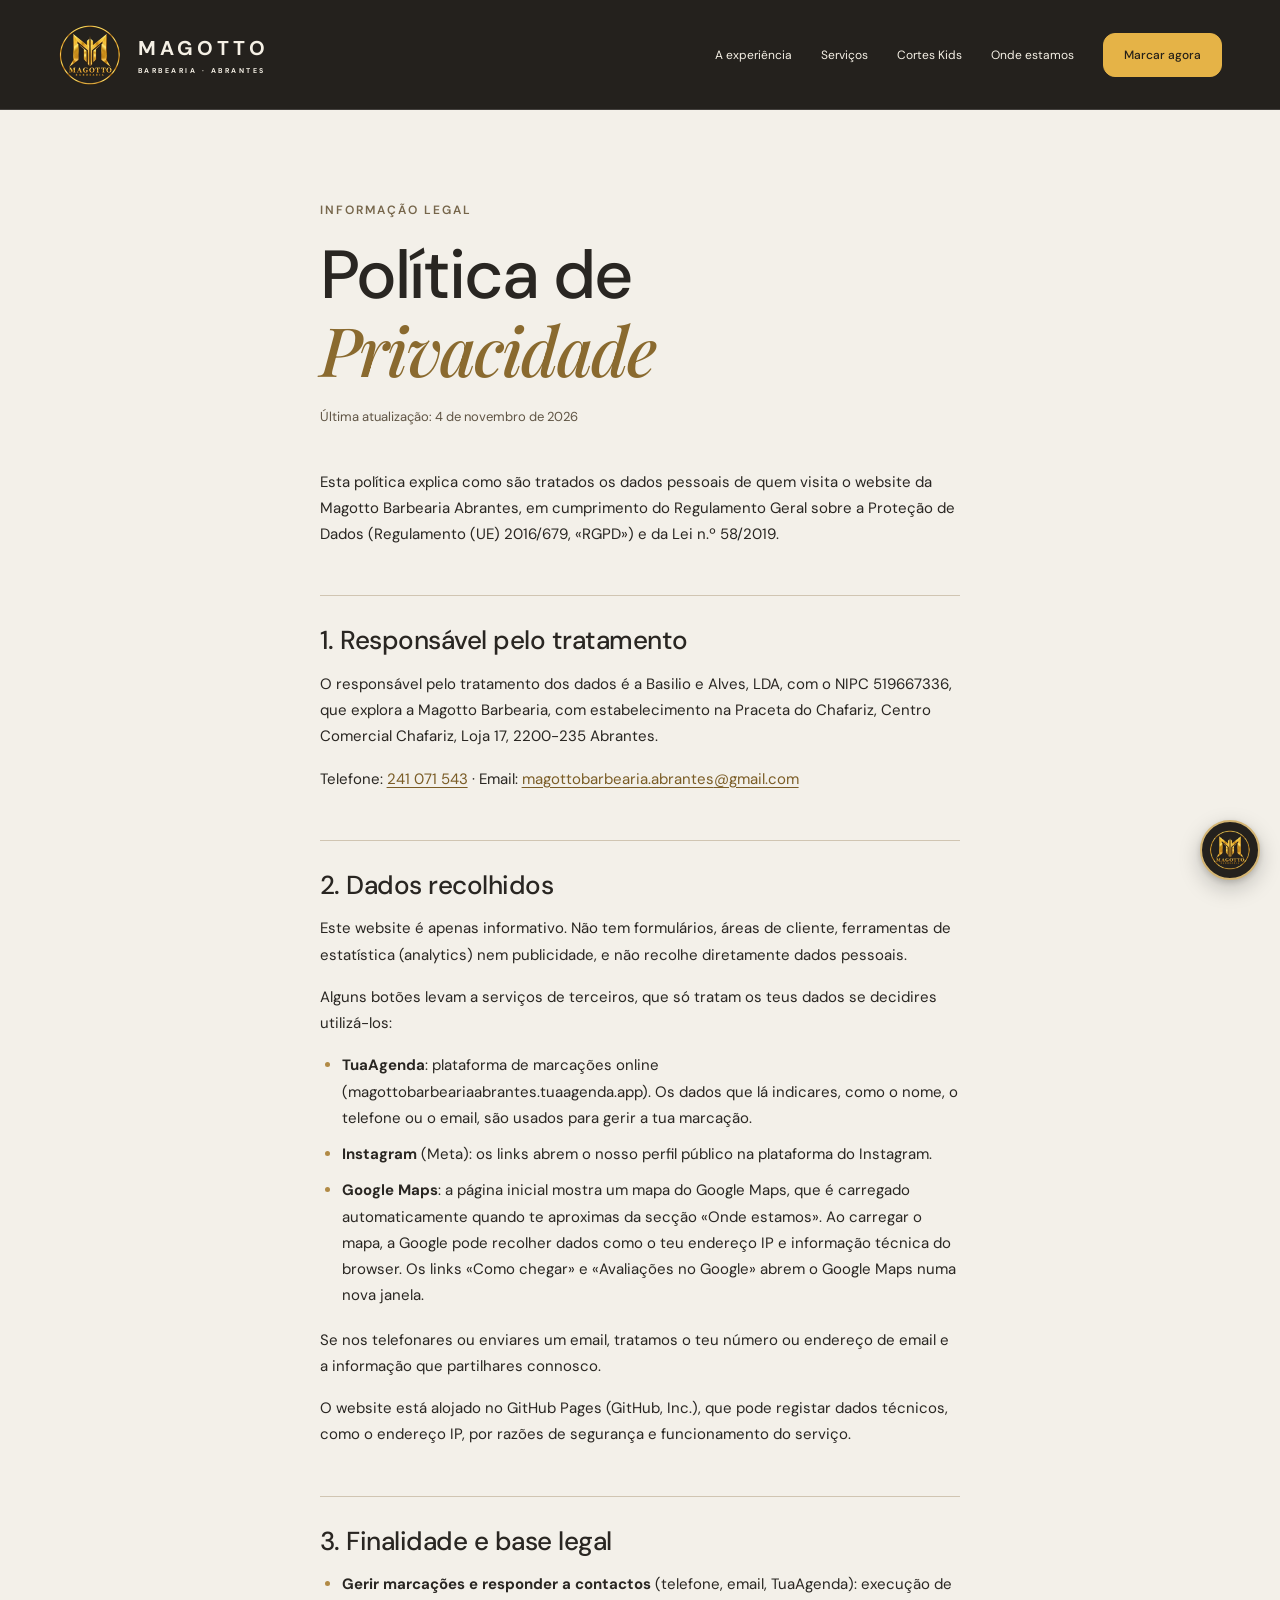
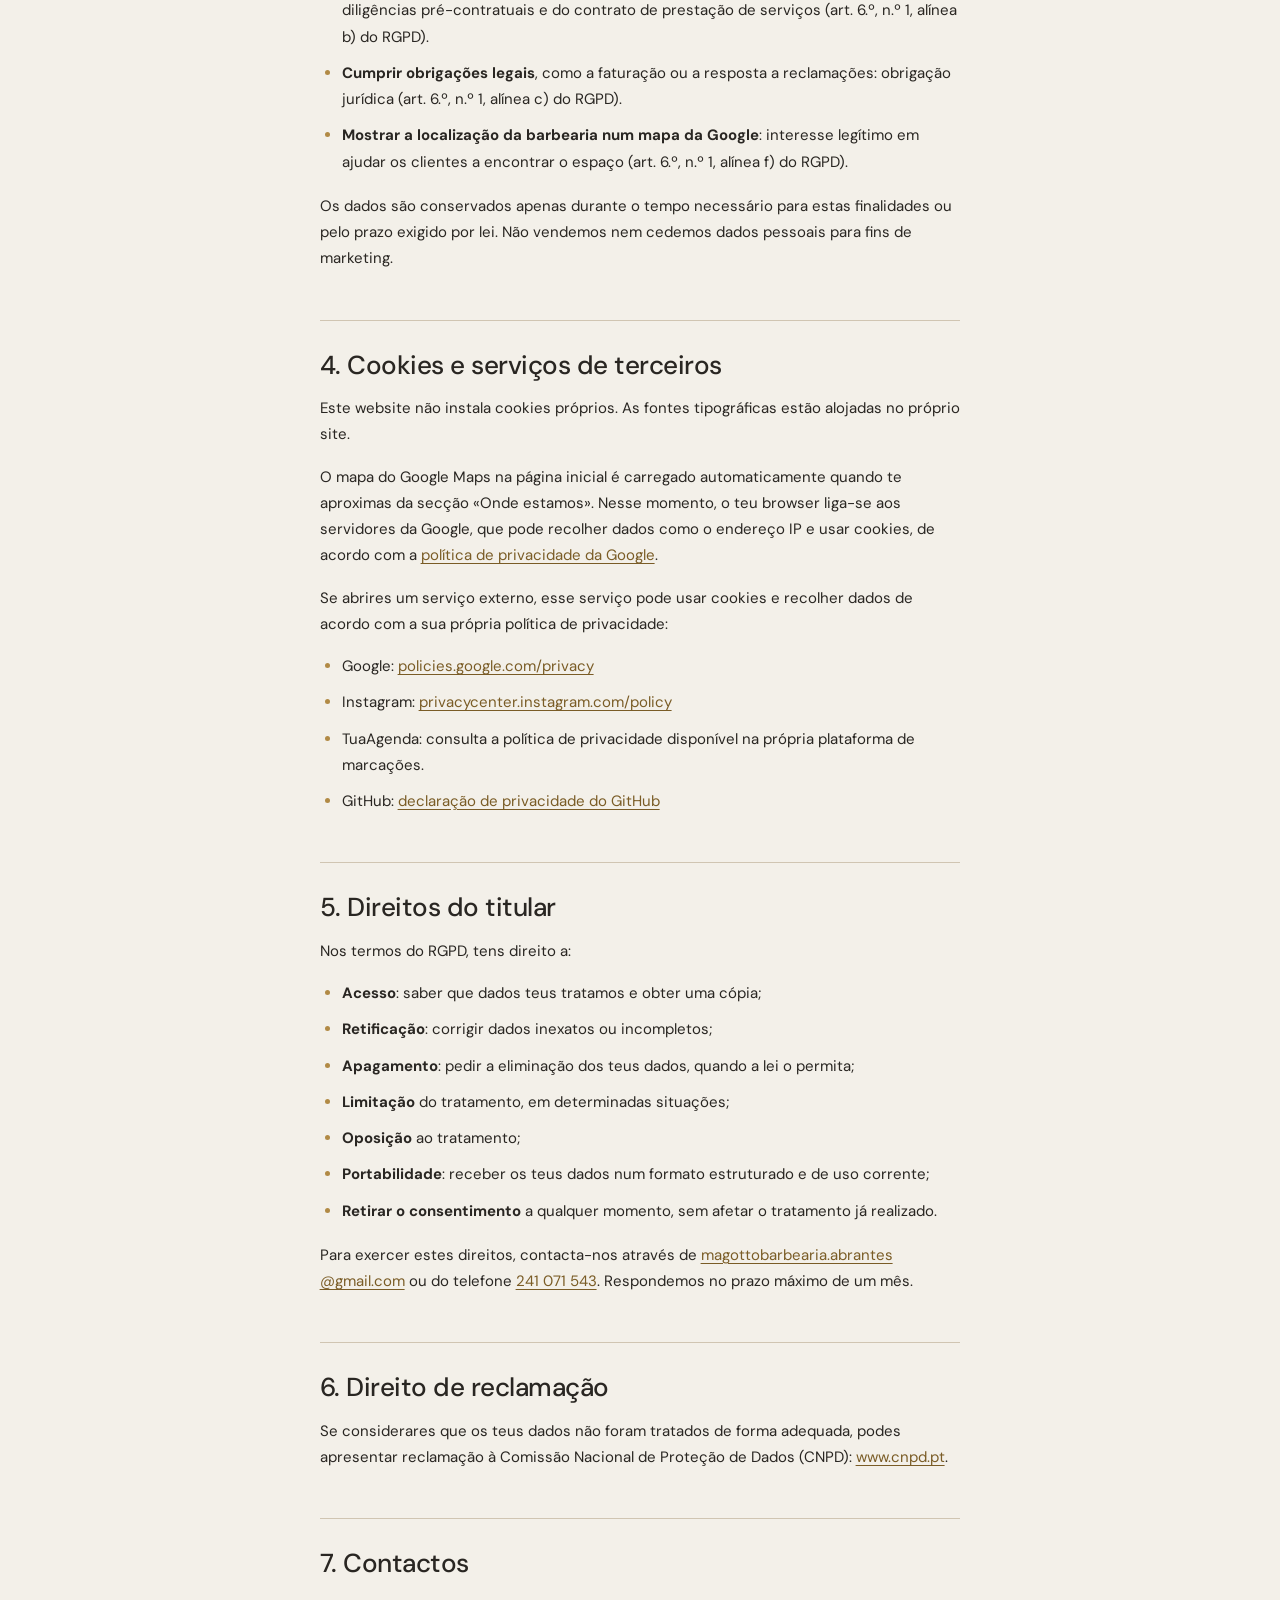
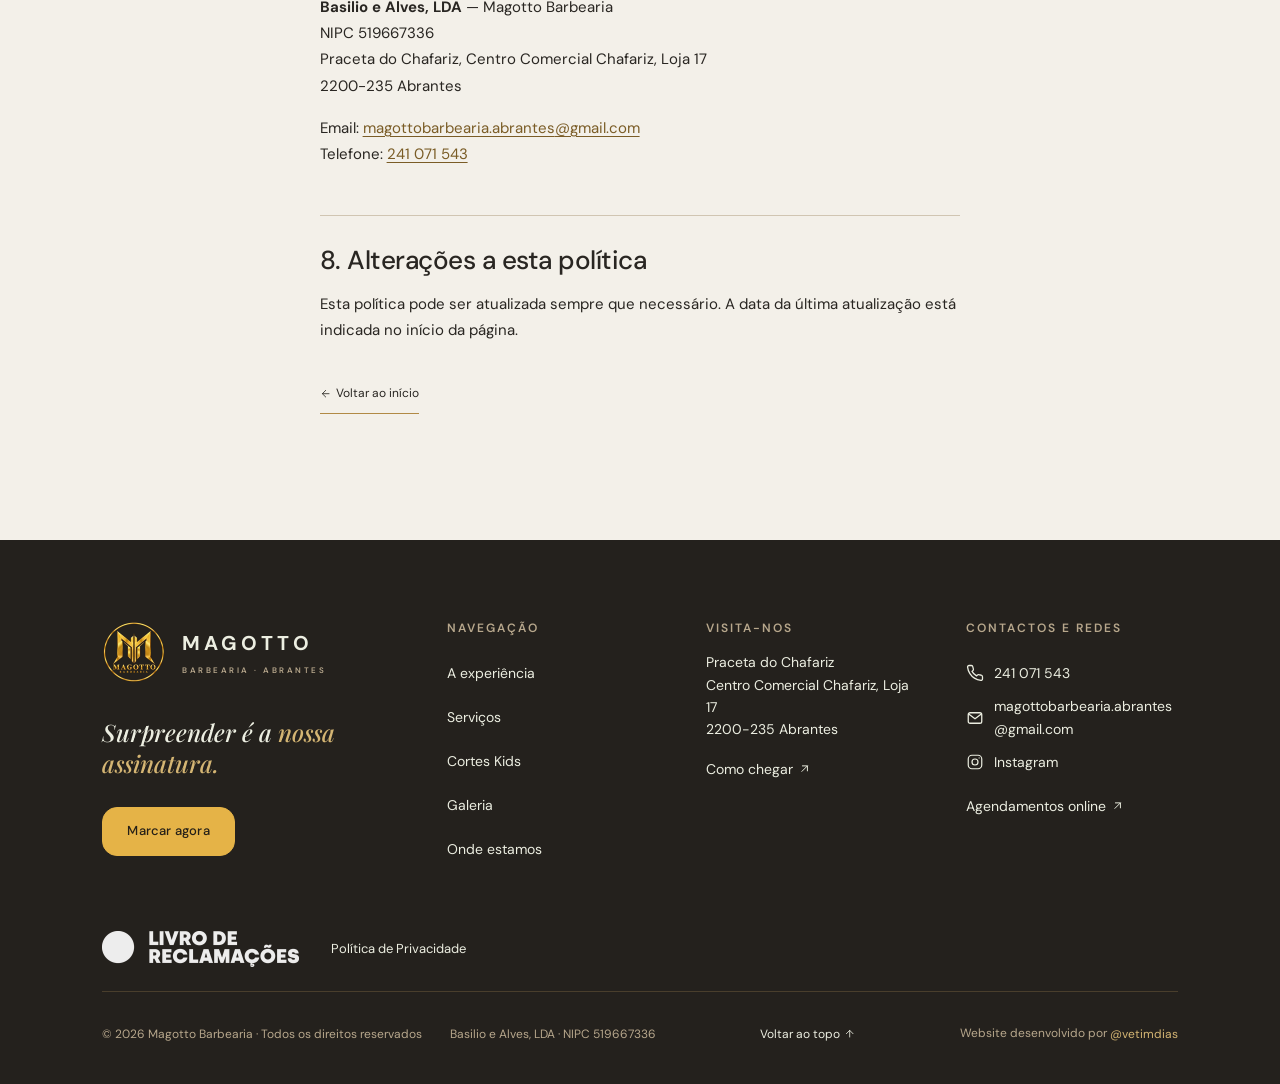
==== privacidade.html @ dfe10da5 "Site Magotto: mobile, contactos, legais, mapa, performance e acessibilidade Co-Authored-By: Claude O" ====
<!DOCTYPE html><html lang="pt-PT"><head><meta charset="UTF-8"><meta name="viewport" content="width=device-width, initial-scale=1, viewport-fit=cover"><meta name="theme-color" content="#24211d"><title>Política de Privacidade — Magotto Barbearia Abrantes</title><meta name="description" content="Política de privacidade do website da Magotto Barbearia Abrantes: dados tratados, serviços de terceiros e direitos do titular."><link rel="icon" href="favicon.ico" sizes="32x32"><link rel="icon" type="image/png" sizes="32x32" href="assets/favicon-32.png"><link rel="apple-touch-icon" sizes="180x180" href="assets/apple-touch-icon.png"><link rel="preload" href="assets/fonts/dm-sans-normal-latin.woff2" as="font" type="font/woff2" crossorigin><link rel="preload" href="assets/fonts/playfair-display-italic-latin.woff2" as="font" type="font/woff2" crossorigin><link rel="stylesheet" href="css/style.css"><script src="js/main.js" defer></script></head><body class="page-legal">
<svg width="0" height="0" style="position:absolute" aria-hidden="true" focusable="false"><symbol id="i-arrow-up-right" viewBox="0 0 24 24" fill="none" stroke="currentColor" stroke-width="1.75" stroke-linecap="round" stroke-linejoin="round"><path d="M7 17 17 7M8 7h9v9"/></symbol><symbol id="i-arrow-up" viewBox="0 0 24 24" fill="none" stroke="currentColor" stroke-width="1.75" stroke-linecap="round" stroke-linejoin="round"><path d="M12 19V5M5 12l7-7 7 7"/></symbol><symbol id="i-arrow-left" viewBox="0 0 24 24" fill="none" stroke="currentColor" stroke-width="1.75" stroke-linecap="round" stroke-linejoin="round"><path d="M19 12H5M12 19l-7-7 7-7"/></symbol></svg>
<a class="skip-link" href="#conteudo">Saltar para o conteúdo</a>
<header><a class="logo brand" href="index.html" aria-label="Magotto Barbearia — início"><img width="64" height="64" src="assets/magotto-logo-128.webp" srcset="assets/magotto-logo-128.webp 1x, assets/magotto-logo-256.webp 2x" alt="Magotto Barbearia"><span>MAGOTTO<small>BARBEARIA · ABRANTES</small></span></a><nav aria-label="Principal"><a href="index.html#experiencia">A experiência</a><a href="index.html#servicos">Serviços</a><a href="index.html#cortes-kids" class="kids-nav">Cortes Kids</a><a href="index.html#visita">Onde estamos</a><a class="btn outline" href="https://magottobarbeariaabrantes.tuaagenda.app/" target="_blank" rel="noopener"><span class="button-label">Marcar agora</span></a><button type="button" class="menu-toggle" aria-expanded="false" aria-controls="menu-movel" aria-label="Abrir menu"><span class="menu-icon" aria-hidden="true"></span></button></nav><div class="mobile-menu" id="menu-movel" hidden><div class="mobile-menu-inner"><ul class="mobile-menu-links"><li style="--i:0"><a href="index.html#experiencia">A experiência</a></li><li style="--i:1"><a href="index.html#servicos">Serviços</a></li><li style="--i:2"><a href="index.html#cortes-kids">Cortes Kids</a></li><li style="--i:3"><a href="index.html#galeria">Galeria</a></li><li style="--i:4"><a href="index.html#visita">Onde estamos</a></li></ul><div class="mobile-menu-footer"><a class="btn mobile-menu-cta" href="https://magottobarbeariaabrantes.tuaagenda.app/" target="_blank" rel="noopener"><span class="button-label">Marcar agora</span></a><div class="mobile-menu-contacts"><a href="tel:+351241071543"><svg viewBox="0 0 24 24" width="18" height="18" fill="none" stroke="currentColor" stroke-width="1.7" stroke-linecap="round" stroke-linejoin="round" aria-hidden="true"><path d="M22 16.9v3a2 2 0 0 1-2.2 2 19.8 19.8 0 0 1-8.6-3.1 19.5 19.5 0 0 1-6-6A19.8 19.8 0 0 1 2.1 4.2 2 2 0 0 1 4.1 2h3a2 2 0 0 1 2 1.7c.1 1 .4 1.9.7 2.8a2 2 0 0 1-.5 2.1L8 9.9a16 16 0 0 0 6 6l1.3-1.3a2 2 0 0 1 2.1-.4c.9.3 1.8.6 2.8.7a2 2 0 0 1 1.7 2z"/></svg>Ligar 241 071 543</a><a href="https://www.instagram.com/magottobarbearia.abrantes/" target="_blank" rel="noopener"><svg viewBox="0 0 24 24" width="18" height="18" fill="none" stroke="currentColor" stroke-width="1.6" aria-hidden="true"><rect x="3" y="3" width="18" height="18" rx="5"/><circle cx="12" cy="12" r="4"/><circle cx="17.5" cy="6.5" r=".8" fill="currentColor" stroke="none"/></svg>Instagram</a></div></div></div></div></header>
<main id="conteudo" class="legal" tabindex="-1">
<p class="legal-kicker">Informação legal</p>
<h1>Política de <em>Privacidade</em></h1>
<p class="legal-updated">Última atualização: <time datetime="2026-11-04">4 de novembro de 2026</time></p>
<p>Esta política explica como são tratados os dados pessoais de quem visita o website da Magotto Barbearia Abrantes, em cumprimento do Regulamento Geral sobre a Proteção de Dados (Regulamento (UE) 2016/679, «RGPD») e da Lei n.º 58/2019.</p>

<h2>1. Responsável pelo tratamento</h2>
<p>O responsável pelo tratamento dos dados é a Basilio e Alves, LDA, com o NIPC 519667336, que explora a Magotto Barbearia, com estabelecimento na Praceta do Chafariz, Centro Comercial Chafariz, Loja 17, 2200-235 Abrantes.</p>
<p>Telefone: <a href="tel:+351241071543">241 071 543</a> · Email: <a href="mailto:magottobarbearia.abrantes@gmail.com">magottobarbearia.abrantes<wbr>@gmail.com</a></p>

<h2>2. Dados recolhidos</h2>
<p>Este website é apenas informativo. Não tem formulários, áreas de cliente, ferramentas de estatística (analytics) nem publicidade, e não recolhe diretamente dados pessoais.</p>
<p>Alguns botões levam a serviços de terceiros, que só tratam os teus dados se decidires utilizá-los:</p>
<ul>
<li><strong>TuaAgenda</strong>: plataforma de marcações online (magottobarbeariaabrantes.tuaagenda.app). Os dados que lá indicares, como o nome, o telefone ou o email, são usados para gerir a tua marcação.</li>
<li><strong>Instagram</strong> (Meta): os links abrem o nosso perfil público na plataforma do Instagram.</li>
<li><strong>Google Maps</strong>: a página inicial mostra um mapa do Google Maps, que é carregado automaticamente quando te aproximas da secção «Onde estamos». Ao carregar o mapa, a Google pode recolher dados como o teu endereço IP e informação técnica do browser. Os links «Como chegar» e «Avaliações no Google» abrem o Google Maps numa nova janela.</li>
</ul>
<p>Se nos telefonares ou enviares um email, tratamos o teu número ou endereço de email e a informação que partilhares connosco.</p>
<p>O website está alojado no GitHub Pages (GitHub, Inc.), que pode registar dados técnicos, como o endereço IP, por razões de segurança e funcionamento do serviço.</p>

<h2>3. Finalidade e base legal</h2>
<ul>
<li><strong>Gerir marcações e responder a contactos</strong> (telefone, email, TuaAgenda): execução de diligências pré-contratuais e do contrato de prestação de serviços (art. 6.º, n.º 1, alínea b) do RGPD).</li>
<li><strong>Cumprir obrigações legais</strong>, como a faturação ou a resposta a reclamações: obrigação jurídica (art. 6.º, n.º 1, alínea c) do RGPD).</li>
<li><strong>Mostrar a localização da barbearia num mapa da Google</strong>: interesse legítimo em ajudar os clientes a encontrar o espaço (art. 6.º, n.º 1, alínea f) do RGPD).</li>
</ul>
<p>Os dados são conservados apenas durante o tempo necessário para estas finalidades ou pelo prazo exigido por lei. Não vendemos nem cedemos dados pessoais para fins de marketing.</p>

<h2>4. Cookies e serviços de terceiros</h2>
<p>Este website não instala cookies próprios. As fontes tipográficas estão alojadas no próprio site.</p>
<p>O mapa do Google Maps na página inicial é carregado automaticamente quando te aproximas da secção «Onde estamos». Nesse momento, o teu browser liga-se aos servidores da Google, que pode recolher dados como o endereço IP e usar cookies, de acordo com a <a href="https://policies.google.com/privacy" target="_blank" rel="noopener">política de privacidade da Google</a>.</p>
<p>Se abrires um serviço externo, esse serviço pode usar cookies e recolher dados de acordo com a sua própria política de privacidade:</p>
<ul>
<li>Google: <a href="https://policies.google.com/privacy" target="_blank" rel="noopener">policies.google.com/privacy</a></li>
<li>Instagram: <a href="https://privacycenter.instagram.com/policy" target="_blank" rel="noopener">privacycenter.instagram.com/policy</a></li>
<li>TuaAgenda: consulta a política de privacidade disponível na própria plataforma de marcações.</li>
<li>GitHub: <a href="https://docs.github.com/pt/site-policy/privacy-policies/github-general-privacy-statement" target="_blank" rel="noopener">declaração de privacidade do GitHub</a></li>
</ul>

<h2>5. Direitos do titular</h2>
<p>Nos termos do RGPD, tens direito a:</p>
<ul>
<li><strong>Acesso</strong>: saber que dados teus tratamos e obter uma cópia;</li>
<li><strong>Retificação</strong>: corrigir dados inexatos ou incompletos;</li>
<li><strong>Apagamento</strong>: pedir a eliminação dos teus dados, quando a lei o permita;</li>
<li><strong>Limitação</strong> do tratamento, em determinadas situações;</li>
<li><strong>Oposição</strong> ao tratamento;</li>
<li><strong>Portabilidade</strong>: receber os teus dados num formato estruturado e de uso corrente;</li>
<li><strong>Retirar o consentimento</strong> a qualquer momento, sem afetar o tratamento já realizado.</li>
</ul>
<p>Para exercer estes direitos, contacta-nos através de <a href="mailto:magottobarbearia.abrantes@gmail.com">magottobarbearia.abrantes<wbr>@gmail.com</a> ou do telefone <a href="tel:+351241071543">241 071 543</a>. Respondemos no prazo máximo de um mês.</p>

<h2>6. Direito de reclamação</h2>
<p>Se considerares que os teus dados não foram tratados de forma adequada, podes apresentar reclamação à Comissão Nacional de Proteção de Dados (CNPD): <a href="https://www.cnpd.pt/" target="_blank" rel="noopener">www.cnpd.pt</a>.</p>

<h2>7. Contactos</h2>
<address>
<p><strong>Basilio e Alves, LDA</strong> — Magotto Barbearia<br>NIPC 519667336<br>Praceta do Chafariz, Centro Comercial Chafariz, Loja 17<br>2200-235 Abrantes</p>
<p>Email: <a href="mailto:magottobarbearia.abrantes@gmail.com">magottobarbearia.abrantes<wbr>@gmail.com</a><br>Telefone: <a href="tel:+351241071543">241 071 543</a></p>
</address>

<h2>8. Alterações a esta política</h2>
<p>Esta política pode ser atualizada sempre que necessário. A data da última atualização está indicada no início da página.</p>
<p><a class="text-link" href="index.html"><svg class="icon icon-before" aria-hidden="true"><use href="#i-arrow-left"/></svg>Voltar ao início</a></p>
</main>
<footer class="site-footer">
<div class="footer-grid">
<div class="footer-col footer-col-brand"><a class="footer-brand" href="index.html" aria-label="Magotto Barbearia — voltar ao início"><img width="64" height="64" src="assets/magotto-logo-128.webp" srcset="assets/magotto-logo-128.webp 1x, assets/magotto-logo-256.webp 2x" alt="" loading="lazy" decoding="async"><span>MAGOTTO<small>BARBEARIA · ABRANTES</small></span></a><p class="footer-slogan">Surpreender é a <em>nossa assinatura.</em></p><a class="btn footer-cta" href="https://magottobarbeariaabrantes.tuaagenda.app/" target="_blank" rel="noopener"><span class="button-label">Marcar agora</span></a></div>
<nav class="footer-col" aria-label="Rodapé"><h2 class="footer-title">Navegação</h2><ul class="footer-links"><li><a href="index.html#experiencia">A experiência</a></li><li><a href="index.html#servicos">Serviços</a></li><li><a href="index.html#cortes-kids">Cortes Kids</a></li><li><a href="index.html#galeria">Galeria</a></li><li><a href="index.html#visita">Onde estamos</a></li></ul></nav>
<div class="footer-col"><h2 class="footer-title">Visita-nos</h2><address><p>Praceta do Chafariz<br>Centro Comercial Chafariz, Loja 17<br>2200-235 Abrantes</p><ul class="footer-links"><li><a href="https://www.google.com/maps/dir/?api=1&amp;destination=39.462138,-8.200504" target="_blank" rel="noopener">Como chegar<svg class="icon" aria-hidden="true"><use href="#i-arrow-up-right"/></svg></a></li></ul></address></div>
<div class="footer-col"><h2 class="footer-title">Contactos e redes</h2><ul class="footer-links"><li><a href="tel:+351241071543"><svg viewBox="0 0 24 24" width="18" height="18" fill="none" stroke="currentColor" stroke-width="1.7" stroke-linecap="round" stroke-linejoin="round" aria-hidden="true"><path d="M22 16.9v3a2 2 0 0 1-2.2 2 19.8 19.8 0 0 1-8.6-3.1 19.5 19.5 0 0 1-6-6A19.8 19.8 0 0 1 2.1 4.2 2 2 0 0 1 4.1 2h3a2 2 0 0 1 2 1.7c.1 1 .4 1.9.7 2.8a2 2 0 0 1-.5 2.1L8 9.9a16 16 0 0 0 6 6l1.3-1.3a2 2 0 0 1 2.1-.4c.9.3 1.8.6 2.8.7a2 2 0 0 1 1.7 2z"/></svg>241 071 543</a></li><li><a href="mailto:magottobarbearia.abrantes@gmail.com" class="footer-mail"><svg viewBox="0 0 24 24" width="18" height="18" fill="none" stroke="currentColor" stroke-width="1.7" stroke-linecap="round" stroke-linejoin="round" aria-hidden="true"><rect x="3" y="5" width="18" height="14" rx="2.5"/><path d="m4 7 8 6 8-6"/></svg><span>magottobarbearia.abrantes<wbr>@gmail.com</span></a></li><li><a href="https://www.instagram.com/magottobarbearia.abrantes/" target="_blank" rel="noopener"><svg viewBox="0 0 24 24" width="18" height="18" fill="none" stroke="currentColor" stroke-width="1.6" aria-hidden="true"><rect x="3" y="3" width="18" height="18" rx="5"/><circle cx="12" cy="12" r="4"/><circle cx="17.5" cy="6.5" r=".8" fill="currentColor" stroke="none"/></svg>Instagram</a></li><li><a href="https://magottobarbeariaabrantes.tuaagenda.app/" target="_blank" rel="noopener">Agendamentos online<svg class="icon" aria-hidden="true"><use href="#i-arrow-up-right"/></svg></a></li></ul></div>
</div>
<div class="footer-legal"><a class="lre-link" href="https://www.livroreclamacoes.pt/" target="_blank" rel="noopener"><img width="197" height="36" src="assets/livro-reclamacoes.png" alt="Livro de Reclamações Eletrónico" loading="lazy" decoding="async"></a><a class="legal-text" href="privacidade.html" aria-current="page">Política de Privacidade</a></div><div class="footer-bottom"><p>©&#xFE0E; <span id="footer-year">2026</span> Magotto Barbearia · Todos os direitos reservados</p><p class="footer-legal-id">Basilio e Alves, LDA · NIPC 519667336</p><a class="footer-top-link" href="#">Voltar ao topo<svg class="icon" aria-hidden="true"><use href="#i-arrow-up"/></svg></a><p class="footer-credit">Website desenvolvido por <a href="https://www.instagram.com/vetimdias/" target="_blank" rel="noopener">@vetimdias</a></p></div>
</footer>
<a class="book-float" href="https://magottobarbeariaabrantes.tuaagenda.app/" target="_blank" rel="noopener" aria-label="Marcar na Magotto Barbearia"><span class="book-float-label" aria-hidden="true">Marcar</span><span class="book-float-icon"><img src="assets/magotto-logo-128.webp" srcset="assets/magotto-logo-128.webp 1x, assets/magotto-logo-256.webp 2x" width="42" height="42" alt="" decoding="async"></span></a>
</body></html>
---- css/style.css ----
/* ==========================================================================
   Magotto Barbearia Abrantes — folha de estilos
   Estrutura: fontes · variáveis · secções (desktop) · responsivo · movimento reduzido
   ========================================================================== */

/* Fontes alojadas localmente (RGPD) */
@font-face{font-family:'DM Sans';font-style:normal;font-weight:400 700;font-display:swap;src:url('../assets/fonts/dm-sans-normal-latin-ext.woff2') format('woff2');unicode-range:U+0100-02BA, U+02BD-02C5, U+02C7-02CC, U+02CE-02D7, U+02DD-02FF, U+0304, U+0308, U+0329, U+1D00-1DBF, U+1E00-1E9F, U+1EF2-1EFF, U+2020, U+20A0-20AB, U+20AD-20C4, U+2113, U+2C60-2C7F, U+A720-A7FF}
@font-face{font-family:'DM Sans';font-style:normal;font-weight:400 700;font-display:swap;src:url('../assets/fonts/dm-sans-normal-latin.woff2') format('woff2');unicode-range:U+0000-00FF, U+0131, U+0152-0153, U+02BB-02BC, U+02C6, U+02DA, U+02DC, U+0304, U+0308, U+0329, U+2000-206F, U+20AC, U+2122, U+2191, U+2193, U+2212, U+2215, U+FEFF, U+FFFD}
@font-face{font-family:'Playfair Display';font-style:italic;font-weight:500 600;font-display:swap;src:url('../assets/fonts/playfair-display-italic-latin-ext.woff2') format('woff2');unicode-range:U+0100-02BA, U+02BD-02C5, U+02C7-02CC, U+02CE-02D7, U+02DD-02FF, U+0304, U+0308, U+0329, U+1D00-1DBF, U+1E00-1E9F, U+1EF2-1EFF, U+2020, U+20A0-20AB, U+20AD-20C4, U+2113, U+2C60-2C7F, U+A720-A7FF}
@font-face{font-family:'Playfair Display';font-style:italic;font-weight:500 600;font-display:swap;src:url('../assets/fonts/playfair-display-italic-latin.woff2') format('woff2');unicode-range:U+0000-00FF, U+0131, U+0152-0153, U+02BB-02BC, U+02C6, U+02DA, U+02DC, U+0304, U+0308, U+0329, U+2000-206F, U+20AC, U+2122, U+2191, U+2193, U+2212, U+2215, U+FEFF, U+FFFD}
@font-face{font-family:'Playfair Display';font-style:normal;font-weight:500 600;font-display:swap;src:url('../assets/fonts/playfair-display-normal-latin-ext.woff2') format('woff2');unicode-range:U+0100-02BA, U+02BD-02C5, U+02C7-02CC, U+02CE-02D7, U+02DD-02FF, U+0304, U+0308, U+0329, U+1D00-1DBF, U+1E00-1E9F, U+1EF2-1EFF, U+2020, U+20A0-20AB, U+20AD-20C4, U+2113, U+2C60-2C7F, U+A720-A7FF}
@font-face{font-family:'Playfair Display';font-style:normal;font-weight:500 600;font-display:swap;src:url('../assets/fonts/playfair-display-normal-latin.woff2') format('woff2');unicode-range:U+0000-00FF, U+0131, U+0152-0153, U+02BB-02BC, U+02C6, U+02DA, U+02DC, U+0304, U+0308, U+0329, U+2000-206F, U+20AC, U+2122, U+2191, U+2193, U+2212, U+2215, U+FEFF, U+FFFD}

/* Variáveis */
:root{--olive:#c6a35f;--ink:#292622;--paper:#f3f0e9;--gold:#c6a35f;--dark:#24211d;--gold-accent:#d4b573;--gold-button:#e5b347;--gold-button-hover:#edc268;--bronze:#b18a45;--footer-text:#eceee1;--footer-muted:#b7a78c;--line-gold:#b6945740;--map-bg:#dedfd3;--muted:#6b6d62;--bronze-text:#a68141;--caption:#76664b;--gold-dark:#7a5c26}

/* Base */
*{box-sizing:border-box}
html{scroll-behavior:smooth;scroll-padding-top:80px;-webkit-text-size-adjust:100%;text-size-adjust:100%;overflow-x:clip}
a{color:inherit;text-decoration:none}
button{font:inherit;cursor:pointer}
h1{font-size:clamp(60px,7.9vw,126px);line-height:1.02;letter-spacing:-5px;font-weight:500;margin:30px 0}
h1 em{font-family:'Playfair Display',serif;font-weight:500;color:var(--olive)}
h2{font-size:clamp(40px,4.8vw,76px);line-height:1.1;letter-spacing:-2px;font-weight:500;margin:25px 0}
p.copy{font-size:14px;line-height:1.9;color:var(--muted);max-width:420px}
.section-top p{max-width:260px;line-height:1.7;font-size:13px;color:#a5a99a}
.reveal{transition:opacity .8s,transform .8s}
.js .reveal{opacity:0;transform:translateY(35px)}
.js .reveal.visible{opacity:1;transform:none}
body{margin:0;color:var(--ink);font-family:'DM Sans',sans-serif;background:var(--paper);overflow-x:clip;-webkit-tap-highlight-color:transparent}
section{padding:130px 8%}
h2 em{font-family:'Playfair Display',serif;font-weight:500;color:var(--bronze-text)}
.section-top{display:flex;justify-content:space-between;align-items:end;margin-bottom:50px;margin-top:0}
:focus-visible{outline:2px solid var(--gold);outline-offset:4px}
main:focus,[tabindex="-1"]:focus{outline:none}
/* Ícones de seta em SVG (os caracteres de seta Unicode viram emoji no iOS) */
.icon{width:.95em;height:.95em;flex-shrink:0;vertical-align:-.12em;margin-left:.35em;transition:transform .25s}
.icon-before{margin-left:0;margin-right:.45em}
:where(a:has(> .icon)){display:inline-flex;align-items:center}
/* links que já usam gap (ícone à esquerda): a seta à direita usa só a margem do .icon */
.site-footer .footer-links a:has(> .icon),.site-footer .footer-bottom a:has(> .icon){gap:0}
.map-tag .icon{margin-left:0}
.skip-link{position:absolute;top:-200px;left:16px;z-index:200;padding:13px 20px;border-radius:12px;background:var(--gold-button);color:#252018;font-size:14px;font-weight:600}
.skip-link:focus{top:16px}
.text-link{display:inline-flex;align-items:center;margin-top:24px;padding-bottom:9px;border-bottom:1px solid;font-size:12px;border-bottom-color:var(--bronze);transition:color .2s}

/* Header e navegação */
.logo small{display:block;font-size:8px;letter-spacing:3px;margin-top:5px}
.logo{font-weight:700;font-size:22px;letter-spacing:4px}
nav{display:flex;align-items:center;font-size:12px;gap:29px}
nav .btn{padding:13px 18px}
nav a:not(.btn){position:relative}
nav a:not(.btn):after{content:'';position:absolute;bottom:-7px;left:0;height:1px;width:0;background:currentColor;transition:width .3s}
header{position:absolute;top:0;z-index:10;display:flex;justify-content:space-between;align-items:center;width:100%;padding:25px 4.5%;color:#f5f0e5;border-bottom:1px solid #ffffff25;height:110px;background:linear-gradient(#0008,transparent)}
.brand{display:flex;gap:16px;align-items:center;font-size:20px;letter-spacing:4px}
.brand small{font-size:7px;letter-spacing:2.5px}
.brand img{width:64px;height:64px;object-fit:contain;flex-shrink:0;background:transparent}
nav .btn .button-label{font-size:12px;letter-spacing:0}
.menu-toggle,.mobile-menu,.gallery-status{display:none}
nav .btn.outline{background:var(--gold-button);color:#252018;border:1px solid var(--gold-button);box-shadow:none;gap:12px;justify-content:center;backdrop-filter:none;min-height:44px;padding:12px 20px;border-radius:12px}

/* Botões */
.btn.outline{background:transparent;border:1px solid currentColor}
.btn:active{transform:translateY(0);box-shadow:inset 0 2px 5px #0002}
.btn{display:inline-flex;align-items:center;font-size:12px;font-weight:700;position:relative;isolation:isolate;overflow:hidden;transition:border-color .25s,background .25s,box-shadow .25s,transform .25s;border-radius:15px;min-height:56px;padding:17px 27px;background:var(--gold-button);color:#252018;border:1px solid var(--gold-button);box-shadow:none;gap:12px;justify-content:center;backdrop-filter:none}
.hero-bottom .btn{margin-top:0;position:relative;isolation:isolate;overflow:hidden;transition:border-color .25s,background .25s,box-shadow .25s,transform .25s;border-radius:15px;min-height:56px;padding:17px 27px;background:var(--gold-button);color:#252018;border:1px solid var(--gold-button);box-shadow:none;gap:12px;justify-content:center;backdrop-filter:none}
.button-label{font-size:13px;letter-spacing:.2px;font-weight:500;text-transform:none}
.btn:after{content:'';position:absolute;inset:0;z-index:-1;background:linear-gradient(110deg,transparent 20%,#fff2 45%,transparent 65%);transform:translateX(-120%);transition:transform .65s;display:none}
.cta .btn{position:relative;isolation:isolate;overflow:hidden;transition:border-color .25s,background .25s,box-shadow .25s,transform .25s;border-radius:15px;min-height:56px;padding:17px 27px;background:var(--gold-button);border:1px solid var(--gold-button);box-shadow:none;gap:12px;justify-content:center;backdrop-filter:none;color:#252018}

/* Hero */
.hero img{position:absolute;inset:0;width:100%;height:115%;object-fit:cover;object-position:center 45%;filter:brightness(.47);will-change:transform}
.hero{position:relative;display:flex;overflow:hidden;height:100svh;background:#141613;color:white;align-items:flex-end;padding-top:110px;min-height:850px}
.hero .hero-img{display:block;position:absolute;inset:0;width:100%;height:115%;object-fit:cover;object-position:center 45%;filter:brightness(.52);will-change:transform}
.hero:after{display:block;content:'';position:absolute;inset:0;background:linear-gradient(90deg,#0c100be0,transparent 85%),linear-gradient(0deg,#0d110bc9,transparent 65%)}
.hero-content{position:relative;z-index:2;width:100%;padding:150px 7% 110px}
.hero h1{font-size:clamp(68px,8.3vw,132px);line-height:1.03;max-width:1180px;letter-spacing:-5px;margin:30px 0 40px}
.hero-bottom p{line-height:1.8;max-width:350px;color:#dddcd3;font-size:14px}
.hero h1 em{font-size:.94em;color:#ddbf79}
.hero h1.brand-slogan{font-family:'Playfair Display',Georgia,serif;font-style:italic;font-weight:600;font-size:clamp(65px,7.8vw,124px);line-height:1.12;letter-spacing:-3px;color:#f4eddd;max-width:1200px}
.hero-actions{display:flex;flex-wrap:wrap;gap:12px;align-items:center;justify-content:flex-end;max-width:620px}
.hero-actions .btn{margin:0}
.hero-actions .btn-secondary{background:#0d0d0c38;color:#efd190;border-color:#d9b45e88}
.instagram-action svg{flex-shrink:0}
.hero-bottom{display:flex;align-items:end;justify-content:space-between;max-width:1180px;gap:35px}
.hero h1.brand-slogan em{color:var(--gold-accent);font-size:1em;font-family:inherit;font-style:inherit;font-weight:inherit}

/* A experiência */
.intro{display:grid;align-items:center;grid-template-columns:1fr 1.1fr;gap:12%;padding-top:150px;padding-bottom:150px}
.intro-image img{width:100%;object-fit:cover;height:560px;clip-path:inset(0 0 0 0);filter:saturate(.75)}
.intro h2{font-size:clamp(45px,4.5vw,72px);margin-top:0}
.intro-image{position:relative;padding-bottom:0}
.intro-image>img{display:block}
.photo-caption{position:static;display:flex;align-items:center;gap:13px;margin-top:18px;padding:0;background:none;border:0;box-shadow:none;color:var(--caption);font-size:12px;line-height:1.5;letter-spacing:.25px}
.caption-line{display:block;width:28px;height:1px;background:var(--bronze);flex-shrink:0}

/* Serviços */
.service.open .service-detail{grid-template-rows:1fr}
.service-detail-inner{min-height:0;overflow:hidden;padding:0 25px;visibility:hidden;transition:visibility 0s .4s}
.service-detail-inner:after{content:'';display:block;height:27px}
.service.open .service-detail-inner{visibility:visible;transition-delay:0s}
.service.open button strong{color:var(--olive)}
.services-layout{display:grid;grid-template-columns:.85fr 1.15fr}
.service-visual{position:relative;min-height:800px;overflow:hidden}
.services-content{padding:90px 10%}
.services .section-top{display:block;margin-bottom:55px}
.services h2{font-size:46px;line-height:1.1}
.service button span:nth-child(3){display:none}
.services{color:var(--paper);padding:0;background:var(--dark)}
.services h2 em{color:var(--gold-accent)}
.services .service.open button strong{color:#ddbd7c}
.services .section-top p{font-size:12px;max-width:340px;color:#bdb4a5}
.services-content h2{margin-top:0}
.service{margin-bottom:13px;border:1px solid #bca16b35;border-radius:4px;background:#ffffff03;transition:background .3s,border-color .3s,box-shadow .3s}
.service:last-child{border:1px solid #bca16b35}
.service button{width:100%;display:grid;align-items:center;text-align:left;background:none;color:inherit;border:0;padding:25px 23px;gap:20px;grid-template-columns:1fr 40px;min-height:95px}
.service button b{position:relative;font-weight:400;display:grid;place-items:center;width:38px;height:38px;border:1px solid #bca16b50;border-radius:50%;font-size:21px;color:var(--gold-accent);transition:background .3s}
.service.open{background:#c9a7620a;border-color:#bca16b80;box-shadow:inset 3px 0 0 #c9a762}
.service.open button b{background:#c9a762;color:var(--dark)}
.service-detail{display:grid;grid-template-rows:0fr;overflow:hidden;max-width:600px;color:#b8bcaf;line-height:1.8;font-size:12px;transition:grid-template-rows .4s cubic-bezier(.2,.7,.2,1)}
#cortes-kids{scroll-margin-top:110px}
.service button span{font-size:11px;color:#a5a99a;display:none}
.service button strong{font-size:27px;letter-spacing:-.6px;font-family:'Playfair Display',Georgia,serif;font-style:italic;font-weight:500}
.service-visual img{width:100%;height:100%;object-fit:cover;position:absolute;filter:brightness(.72);object-position:50% 35%}
.service-visual:after{content:'';position:absolute;inset:0;background:linear-gradient(0deg,#0c0b09c0,transparent 45%)}
.service button b:before,.service button b:after{content:'';position:absolute;top:50%;left:50%;width:12px;height:1.5px;margin:-.75px 0 0 -6px;border-radius:1px;background:currentColor;transition:transform .35s}
.service button b:after{transform:rotate(90deg)}
.service.open button b:after{transform:rotate(180deg)}
.service-visual span{position:absolute;bottom:65px;left:12%;font-size:40px;line-height:1.1;font-weight:500;letter-spacing:-1px;z-index:1}

/* Galeria */
.gallery figure{margin:0}
.gallery figure div{overflow:hidden}
.work{padding-top:130px;padding-bottom:130px}
.work .section-top{align-items:center}
.work h2{font-size:64px}
.gallery{display:grid;grid-template-columns:1.25fr .8fr .9fr;gap:32px;align-items:start}
.gallery figure:nth-child(2){margin-top:140px}
.gallery figure:nth-child(3){margin-top:65px}
.gallery figure:first-child img{height:570px}
.gallery figure:nth-child(2) img{height:350px}
.gallery img{width:100%;object-fit:cover;transition:transform .6s;height:440px;filter:saturate(.75);border-bottom:2px solid #b6945750}
.gallery img.magotto-real-cut{object-position:50% 52%;filter:none}
.gallery img.magotto-real-beard{object-position:50% 50%;filter:none}
.gallery img.magotto-real-kids{object-position:60% 40%;filter:none}

/* Manifesto */
.manifesto{position:relative;padding:0;min-height:730px;display:flex;align-items:center;color:#fff;text-align:left;overflow:hidden;background:#252923}
.manifesto-photo{position:absolute;inset:0}
.manifesto-photo img{width:100%;height:100%;object-fit:cover;filter:brightness(.32) saturate(.45)}
.manifesto-content{position:relative;padding:100px 8%;max-width:1100px}
.manifesto h2{max-width:1100px;font-size:clamp(55px,6.5vw,98px);margin:45px 0;letter-spacing:-3px}
.manifesto p{font-size:12px}
.manifesto h2 em{color:#dfc58f}

/* Onde estamos */
.info-line span{color:var(--muted)}
.visit{display:grid;grid-template-columns:1fr 1fr;padding-top:135px;padding-bottom:110px;gap:14%}
.map{background:var(--map-bg);position:relative;overflow:hidden;margin-top:65px;min-height:480px;min-width:0}
.map iframe{display:block;border:0;width:100%;height:100%;filter:grayscale(1);min-height:480px}
.info-line{border-top:1px solid #caccc0;display:flex;justify-content:space-between;line-height:1.7;font-size:12px;padding:23px 0;border-color:#d0c5b2}
.visit h2{font-size:68px;margin-top:0}
.map-tag{position:absolute;bottom:20px;left:20px;right:20px;background:var(--paper);display:flex;justify-content:space-between;padding:23px;font-size:12px;letter-spacing:1px;border:1px solid #c3a66e55;border-left:3px solid var(--bronze);border-radius:3px;box-shadow:0 5px 22px #0000000d;transition:background .25s}
.location-action{background:var(--gold-button);border:1px solid var(--gold-button);border-radius:15px;color:#252018;box-shadow:none;justify-content:center;gap:15px;font-size:12px;text-transform:none}
.contact-actions{display:grid;justify-items:end;gap:6px}
.contact-card{display:inline-flex;align-items:center;gap:12px;min-height:44px;text-align:right;color:var(--ink)}
.contact-card svg{flex-shrink:0;color:var(--bronze-text)}
.contact-card>span{display:grid}
.contact-value{font-size:14px;font-weight:600;line-height:1.4;border-bottom:1px solid transparent;transition:border-color .2s}
.contact-hint{font-size:12px;line-height:1.4;color:var(--muted)}

/* Opiniões */
.reviews p{line-height:1.8;max-width:400px;color:var(--muted);font-size:12px}
.reviews h2{font-size:44px;margin-top:0}
.reviews{border-top:1px solid #caccc0;display:flex;align-items:center;padding-top:70px;padding-bottom:100px;gap:15%;border-top-color:#d0c5b2}

/* Chamada final */
.cta{display:flex;justify-content:space-between;align-items:center;padding:85px 8%;border-top:1px solid #b3bba3;background:#e9dfcd;border-top-color:#cdb989}
.cta h2{margin:0;font-size:64px;letter-spacing:-2px;margin-top:20px;font-family:'DM Sans',sans-serif;font-weight:500}

/* Rodapé */
.site-footer{background:var(--dark);color:var(--footer-text);padding:80px 8% 28px;font-size:14px;line-height:1.6}
.site-footer .footer-grid{display:grid;grid-template-columns:1.4fr 1fr 1fr 1fr;gap:48px;padding-bottom:56px}
.site-footer .footer-brand{display:inline-flex;align-items:center;gap:16px;font-size:20px;font-weight:700;letter-spacing:4px;color:var(--footer-text)}
.site-footer .footer-brand img{width:64px;height:64px;object-fit:contain;flex-shrink:0}
.site-footer .footer-brand small{display:block;margin-top:5px;font-size:8px;font-weight:600;letter-spacing:2.5px;color:var(--footer-muted)}
.site-footer .footer-slogan{margin:26px 0 28px;max-width:320px;font-family:'Playfair Display',Georgia,serif;font-style:italic;font-weight:500;font-size:24px;line-height:1.3;color:var(--footer-text)}
.site-footer .footer-slogan em{color:var(--gold-accent);font-style:inherit}
.site-footer .footer-cta{min-height:48px;padding:13px 24px}
.site-footer .footer-title{margin:0 0 14px;font-family:'DM Sans',sans-serif;font-size:12px;font-weight:600;line-height:1.4;letter-spacing:2px;text-transform:uppercase;color:var(--footer-muted)}
.site-footer nav{display:block;font-size:inherit}
.site-footer ul{list-style:none;margin:0;padding:0}
.site-footer address{font-style:normal;color:var(--footer-text)}
.site-footer address p{margin:0 0 6px}
.site-footer .footer-links a,.site-footer .footer-bottom a{position:relative;display:inline-flex;align-items:center;gap:10px;min-height:44px;color:var(--footer-text);transition:color .25s}
.site-footer .footer-links a:after,.site-footer .footer-bottom a:after{content:'';position:absolute;left:0;bottom:9px;width:0;height:1px;background:currentColor;transition:width .3s}
.site-footer .footer-links a:focus-visible:after,.site-footer .footer-bottom a:focus-visible:after{width:100%}
.site-footer .footer-links svg{flex-shrink:0}
.site-footer .footer-mail span{min-width:0;overflow-wrap:break-word}
.site-footer .footer-col,.site-footer .footer-bottom>*,.visit>*,.intro>*,.contact-card,.contact-card>span{min-width:0}
.site-footer .footer-col,a[href^="mailto:"]{overflow-wrap:anywhere}
.site-footer .footer-bottom{display:grid;grid-template-columns:auto auto 1fr auto;align-items:center;gap:12px 28px;padding-top:20px;border-top:1px solid var(--line-gold);font-size:12px;color:var(--footer-muted)}
.site-footer .footer-bottom p{margin:0}
.site-footer .footer-bottom .footer-top-link{justify-self:center;color:var(--footer-text)}
.site-footer .footer-legal-id{font-size:12px;color:var(--footer-muted)}
.site-footer .footer-credit{justify-self:end;font-size:12px;color:var(--footer-muted)}
.site-footer .footer-bottom .footer-credit a{color:var(--gold-accent)}
.site-footer a:focus-visible{outline:2px solid var(--gold);outline-offset:4px;border-radius:2px}
.site-footer .btn:focus-visible{border-radius:15px}
.site-footer .footer-legal{display:flex;flex-wrap:wrap;align-items:center;gap:8px 32px;padding:0 0 20px}
.site-footer .footer-legal img{display:block;height:36px;width:auto}
.site-footer .footer-legal a{position:relative;display:inline-flex;align-items:center;min-height:44px;color:var(--footer-text);font-size:13px;transition:color .25s}
.site-footer .footer-legal a.legal-text:after{content:'';position:absolute;left:0;bottom:9px;width:0;height:1px;background:currentColor;transition:width .3s}
.site-footer .footer-legal a.legal-text:focus-visible:after{width:100%}
.site-footer .footer-legal a.lre-link{opacity:.92;transition:opacity .25s}

/* Botão flutuante de marcação (logo da Magotto) */
.book-float{position:fixed;right:calc(20px + env(safe-area-inset-right,0px));bottom:calc(20px + env(safe-area-inset-bottom,0px));z-index:40;display:flex;align-items:center;gap:10px;opacity:0;visibility:hidden;transform:translateY(10px);transition:opacity .35s,visibility .35s,transform .35s,bottom .2s}
.book-float.is-visible{opacity:1;visibility:visible;transform:none}
.book-float-icon{display:grid;place-items:center;flex-shrink:0;width:60px;height:60px;border-radius:50%;background:var(--dark);border:2px solid var(--gold-accent);box-shadow:0 8px 22px #00000038,0 2px 6px #00000026;transition:transform .25s,box-shadow .25s}
.book-float-icon img{display:block;width:42px;height:42px;object-fit:contain}
.book-float-label{padding:8px 14px;border-radius:15px;background:var(--gold-button);color:#252018;font-size:13px;font-weight:600;line-height:1.2;white-space:nowrap;box-shadow:0 6px 16px #0000002e;opacity:0;transform:translateX(8px);pointer-events:none;transition:opacity .25s,transform .25s}
.book-float:focus-visible{outline:none}
.book-float:focus-visible .book-float-icon{outline:2px solid var(--gold);outline-offset:4px}
.book-float:focus-visible .book-float-label,.book-float.show-label .book-float-label{opacity:1;transform:none}

/* Página legal */
.page-legal header{position:relative;background:var(--dark)}
.legal{max-width:820px;margin:0 auto;padding:90px 7% 110px;color:var(--ink);font-size:15px;line-height:1.75}
.legal .legal-kicker{margin:0 0 18px;font-size:12px;font-weight:600;letter-spacing:2px;text-transform:uppercase;color:var(--caption)}
.legal h1{margin:0 0 14px;font-size:clamp(42px,6vw,68px);line-height:1.08;letter-spacing:-2px;font-weight:500}
.legal h1 em{font-family:'Playfair Display',Georgia,serif;font-style:italic;font-weight:500;color:#8a6a2f}
.legal .legal-updated{margin:0 0 40px;font-size:13px;color:#5f5444}
.legal h2{margin:48px 0 14px;padding-top:28px;border-top:1px solid #d0c5b2;font-size:26px;line-height:1.25;letter-spacing:-.5px;font-weight:500}
.legal p{margin:0 0 16px}
.legal ul{margin:0 0 18px;padding-left:22px}
.legal li{margin-bottom:10px}
.legal li::marker{color:var(--bronze)}
.legal a:not(.text-link){color:#7a5c26;text-decoration:underline;text-underline-offset:3px}
.legal address{font-style:normal}
.legal p,.legal li{overflow-wrap:break-word}

/* ===== Hover só onde existe rato (evita estados "presos" depois de um toque) ===== */
@media(hover:hover) and (pointer:fine){
  a:hover .icon{transform:translate(2px,-2px)}
  a:hover .icon-before{transform:translateX(-2px)}
  .footer-top-link:hover .icon{transform:translateY(-2px)}
  .text-link:hover{color:#9b7436}
  nav a:hover:after{width:100%}
  nav .btn:hover{background:#c9a762;color:#231e15}
  nav .btn.outline:hover{background:var(--gold-button-hover);border-color:var(--gold-button-hover);box-shadow:none;transform:translateY(-2px)}
  .btn:hover:after{transform:translateX(120%)}
  .btn:hover,.hero-bottom .btn:hover,.cta .btn:hover{background:var(--gold-button-hover);border-color:var(--gold-button-hover);box-shadow:none;transform:translateY(-2px)}
  .hero .btn:hover{background:#e1c78c}
  .hero-actions .btn-secondary:hover{background:var(--gold-button);color:#252018;border-color:var(--gold-button)}
  .service:hover{background:#c9a7620a;border-color:#bca16b80;box-shadow:inset 3px 0 0 #c9a762}
  .service:hover button b{background:#c9a762;color:var(--dark)}
  .gallery img:hover{transform:scale(1.04)}
  .map-tag:hover{background:#eee3cc}
  .location-action:hover{background:var(--gold-button-hover)}
  .contact-card:hover .contact-value{border-bottom-color:var(--bronze)}
  .site-footer .footer-links a:hover,.site-footer .footer-bottom a:hover{color:var(--gold-accent)}
  .site-footer .footer-links a:hover:after,.site-footer .footer-bottom a:hover:after{width:100%}
  .site-footer .footer-bottom .footer-credit a:hover{color:var(--gold-button-hover)}
  .site-footer .footer-legal a.legal-text:hover{color:var(--gold-accent)}
  .site-footer .footer-legal a.legal-text:hover:after{width:100%}
  .site-footer .footer-legal a.lre-link:hover{opacity:1}
  .book-float:hover .book-float-label{opacity:1;transform:none}
  .book-float.is-visible:hover .book-float-icon{transform:scale(1.05);box-shadow:0 10px 26px #00000047,0 2px 6px #00000026}
  .legal a:not(.text-link):hover{color:var(--ink)}
}

/* ===== Até 1000px ===== */
@media(max-width:1000px){
  /* Hero */
  .hero-bottom{display:block}
  .hero-actions{justify-content:flex-start;margin-top:25px;max-width:none}
}

/* ===== Tablet (701–1000px) ===== */
@media(min-width:701px) and (max-width:1000px){
  /* Header e navegação */
  nav{gap:18px}

  /* Serviços */
  .services-content{padding:70px 8%}
  .services h2{font-size:37px}
  .kids-nav{font-size:12px}

  /* Galeria */
  .gallery{gap:20px}
  .gallery img{height:350px}
  .gallery figure:first-child img{height:450px}

  /* Rodapé */
  .site-footer .footer-grid{grid-template-columns:repeat(2,minmax(0,1fr));gap:44px 48px}
  .site-footer .footer-bottom{grid-template-columns:minmax(0,1fr) auto}
  .site-footer .footer-bottom .footer-top-link{justify-self:start}

  /* Tipografia e ritmo */
  section{padding-top:96px;padding-bottom:96px}
  h2,.intro h2,.work h2,.visit h2,.reviews h2,.cta h2{font-size:clamp(42px,6.2vw,56px);line-height:1.08;letter-spacing:-1.5px;max-width:34ch}
  p.copy,.reviews p{font-size:16px;line-height:1.7;max-width:60ch}
  .section-top p,.services .section-top p{font-size:15px;line-height:1.6}
  .service-detail{font-size:15px;line-height:1.7}
  .hero-bottom p{font-size:15px;line-height:1.6}
  .info-line{font-size:14px}

  /* A experiência: texto e imagem lado a lado, imagem 4:5 */
  .intro{gap:6%;grid-template-columns:1.1fr 1fr}
  .intro h2{font-size:clamp(38px,5.4vw,50px)}
  .intro-image img{height:auto;aspect-ratio:4/5}

  /* Onde estamos e avaliações numa só coluna */
  .visit{grid-template-columns:minmax(0,1fr);gap:48px}
  .map{margin-top:0;min-height:0;aspect-ratio:16/10}
  .map iframe{min-height:0}
  .reviews{display:block}
  .reviews p{max-width:60ch}

  /* Alvos de toque ≥44px (tablets são ecrãs tácteis) */
  nav a:not(.btn){display:inline-flex;align-items:center;min-height:44px}
  nav a:not(.btn):after{bottom:6px}
  .text-link{padding-top:17px;margin-top:7px}
  .info-line>a{display:inline-flex;align-items:center;min-height:44px;margin:-12px 0}
}

/* ===== Listas de links com espaço entre alvos de toque (≤1000px) ===== */
@media(max-width:1000px){
  .site-footer .footer-links{display:grid;gap:8px}
}

/* ==========================================================================
   Telemóvel (≤700px)
   Margens laterais fixas de 20px, secções com 64–72px de ritmo vertical,
   alvos de toque ≥44px. Organizado pela ordem das secções da página.
   ========================================================================== */
@media(max-width:700px){
  /* — Fundações — */
  :root{--gutter:20px;--header-h:64px;--fab-space:88px;--safe-t:env(safe-area-inset-top,0px);--safe-b:env(safe-area-inset-bottom,0px);--safe-l:env(safe-area-inset-left,0px);--safe-r:env(safe-area-inset-right,0px)}
  html{scroll-padding-top:calc(var(--header-h) + var(--safe-t) + 16px);scroll-padding-bottom:calc(var(--fab-space) + var(--safe-b))}
  body{font-size:16px;line-height:1.6}
  section{padding:68px calc(var(--gutter) + var(--safe-r)) 68px calc(var(--gutter) + var(--safe-l))}
  h2,.intro h2,.services h2,.work h2,.visit h2,.reviews h2{font-size:clamp(34px,9.6vw,44px);line-height:1.08;letter-spacing:-1px;max-width:34ch;margin:0 0 20px}
  p.copy{font-size:16px;line-height:1.6;max-width:60ch;margin:0 0 14px}
  .section-top{display:block;margin-bottom:28px}
  .section-top p{font-size:15px;line-height:1.6;max-width:60ch}
  .text-link{display:inline-flex;align-items:center;min-height:44px;margin-top:12px;padding:0;border:0;font-size:15px;text-decoration:underline;text-decoration-color:var(--bronze);text-decoration-thickness:1px;text-underline-offset:6px}
  .reveal{transition:opacity .5s,transform .5s}
  .js .reveal{transform:translateY(16px)}

  /* — Header fixo e compacto — */
  header{position:fixed;left:0;right:0;top:0;z-index:60;height:calc(var(--header-h) + var(--safe-t));padding:var(--safe-t) calc(var(--gutter) + var(--safe-r)) 0 calc(var(--gutter) + var(--safe-l));background:none;border-bottom:1px solid transparent;transition:border-color .3s}
  header:before,header:after{content:'';position:absolute;inset:0;z-index:-2;pointer-events:none;transition:opacity .3s}
  header:before{background:linear-gradient(#000000a6,#0000)}
  header:after{background:#24211df2;-webkit-backdrop-filter:blur(8px);backdrop-filter:blur(8px);opacity:0}
  header.is-scrolled,header.menu-is-open{border-bottom-color:#ffffff14}
  header.is-scrolled:before,header.menu-is-open:before{opacity:0}
  header.is-scrolled:after,header.menu-is-open:after{opacity:1}
  .brand{gap:10px;min-height:44px;font-size:15px;letter-spacing:2.5px}
  .brand img{width:42px;height:42px}
  .brand small{font-size:7px;letter-spacing:1.6px;margin-top:3px}
  nav{gap:0}
  header nav a:not(.btn),header nav .btn{display:none}
  .menu-toggle{display:inline-grid;place-items:center;flex-shrink:0;width:44px;height:44px;padding:0;border:1px solid #cfb47a66;border-radius:12px;background:#00000033;color:#f3e9d4}
  .menu-icon,.menu-icon:before,.menu-icon:after{display:block;width:18px;height:2px;border-radius:2px;background:currentColor;transition:transform .3s,background .3s}
  .menu-icon{position:relative}
  .menu-icon:before,.menu-icon:after{content:'';position:absolute;left:0}
  .menu-icon:before{top:-6px}
  .menu-icon:after{top:6px}
  .menu-toggle[aria-expanded="true"] .menu-icon{background:transparent}
  .menu-toggle[aria-expanded="true"] .menu-icon:before{transform:translateY(6px) rotate(45deg)}
  .menu-toggle[aria-expanded="true"] .menu-icon:after{transform:translateY(-6px) rotate(-45deg)}

  /* — Menu em ecrã inteiro — */
  .mobile-menu{position:fixed;inset:0;z-index:-1;display:block;overflow-y:auto;overscroll-behavior:contain;background:var(--dark);opacity:0;transition:opacity .3s}
  .mobile-menu[hidden]{display:none}
  .mobile-menu.is-open{opacity:1}
  .mobile-menu-inner{display:flex;flex-direction:column;min-height:100%;padding:calc(var(--header-h) + var(--safe-t) + 20px) calc(var(--gutter) + var(--safe-r)) calc(24px + var(--safe-b)) calc(var(--gutter) + var(--safe-l))}
  .mobile-menu-links{list-style:none;margin:0;padding:0;flex:1}
  .mobile-menu-links li{opacity:0;transform:translateY(14px);transition:opacity .4s,transform .4s;transition-delay:calc(var(--i) * 55ms + 60ms)}
  .mobile-menu.is-open .mobile-menu-links li{opacity:1;transform:none}
  .mobile-menu-links a{display:flex;align-items:center;min-height:60px;border-bottom:1px solid #ffffff14;font-family:'Playfair Display',Georgia,serif;font-style:italic;font-weight:500;font-size:28px;line-height:1.2;color:var(--footer-text)}
  .mobile-menu-footer{display:grid;gap:12px;padding-top:28px}
  .mobile-menu-cta{width:100%;min-height:56px}
  .mobile-menu-cta .button-label{font-size:16px}
  .mobile-menu-contacts{display:flex;flex-wrap:wrap;justify-content:space-between;gap:8px 16px}
  .mobile-menu-contacts a{display:inline-flex;align-items:center;gap:8px;min-height:44px;color:var(--footer-muted);font-size:15px}
  body.menu-open{overflow:hidden}

  /* — Hero — */
  .hero{height:100svh;min-height:600px;max-height:none;padding:0;align-items:flex-end}
  .hero .hero-img{height:100%;object-position:50% 20%}
  .hero:after{background:linear-gradient(0deg,#0b0a08f5 0%,#0b0a08c7 34%,#0b0a0800 68%)}
  .hero-content{padding:calc(var(--header-h) + var(--safe-t) + 24px) calc(var(--gutter) + var(--safe-r)) calc(28px + var(--safe-b)) calc(var(--gutter) + var(--safe-l))}
  .hero h1.brand-slogan{font-size:clamp(40px,11vw,56px);line-height:1.08;letter-spacing:-1px;margin:0 0 16px;text-wrap:balance}
  .hero-bottom p{font-size:15px;line-height:1.6;max-width:34ch;margin:0 0 22px;color:#e4e1d6}
  .hero-actions{display:grid;grid-template-columns:1fr 1fr;gap:10px;margin:0}
  .hero-actions .btn{min-height:50px;padding:12px 14px}
  .hero-actions .btn:first-child{grid-column:1/-1;min-height:56px}
  .hero-actions .button-label{font-size:15px}

  /* — A experiência — */
  .intro{grid-template-columns:minmax(0,1fr);gap:32px;padding-top:68px;padding-bottom:68px}
  .intro-image img{height:auto;aspect-ratio:4/5;border-radius:4px}
  .photo-caption{margin-top:12px;font-size:13px;gap:10px}
  .caption-line{width:22px}

  /* — Serviços — */
  .services{padding:0}
  .services-layout{display:flex;flex-direction:column}
  .services-content{order:1;padding:68px calc(var(--gutter) + var(--safe-r)) 40px calc(var(--gutter) + var(--safe-l))}
  .services .section-top{margin-bottom:24px}
  .services .section-top p{font-size:15px}
  .service-visual{order:2;min-height:0;aspect-ratio:4/5;margin:0 calc(var(--gutter) + var(--safe-r)) 68px calc(var(--gutter) + var(--safe-l));border-radius:4px}
  .service-visual span{left:20px;right:20px;bottom:24px;font-size:clamp(26px,7.6vw,32px)}
  .service{margin-bottom:10px;scroll-margin:calc(var(--header-h) + var(--safe-t) + 12px) 0 calc(var(--fab-space) + var(--safe-b))}
  .service button{min-height:68px;padding:14px 16px 14px 18px;gap:12px;grid-template-columns:1fr 36px}
  .service button strong{font-size:23px;line-height:1.2}
  .service button b{width:36px;height:36px}
  .service-detail{max-width:none;font-size:15px;line-height:1.6}
  .service-detail-inner{padding:0 18px}
  .service-detail-inner:after{height:18px}
  #cortes-kids{scroll-margin-top:0}
  .service-cta{display:flex;justify-content:center;width:100%;min-height:52px;margin-top:16px;padding:12px 16px;border-radius:15px;background:var(--gold-button);color:#252018;font-size:15px;font-weight:500;text-decoration:none}

  /* — Galeria: carrossel com scroll-snap — */
  .work{display:flex;flex-direction:column;padding:68px 0}
  .work .section-top{display:contents}
  .work .section-top>div{order:1;padding:0 calc(var(--gutter) + var(--safe-r)) 0 calc(var(--gutter) + var(--safe-l));margin-bottom:24px}
  .gallery{order:2;display:flex;gap:12px;overflow-x:auto;overscroll-behavior-x:contain;scroll-snap-type:x mandatory;scroll-padding-inline:calc(var(--gutter) + var(--safe-l));padding:0 calc(var(--gutter) + var(--safe-r)) 4px calc(var(--gutter) + var(--safe-l));scrollbar-width:none}
  .gallery::-webkit-scrollbar{display:none}
  .gallery:focus-visible{outline-offset:-2px}
  .gallery figure:nth-child(n){flex:0 0 min(82vw,480px);max-width:none;margin:0;scroll-snap-align:start}
  .gallery figure:nth-child(n) img{height:auto;aspect-ratio:4/5;border-radius:4px}
  .js .gallery figure.reveal{opacity:1;transform:none}
  .gallery-status{order:3;display:flex;align-items:center;justify-content:space-between;padding:14px calc(var(--gutter) + var(--safe-r)) 0 calc(var(--gutter) + var(--safe-l))}
  .gallery-dots{display:flex;gap:6px}
  .gallery-dots i{width:6px;height:6px;border-radius:3px;background:#cbbfa6;transition:width .3s,background .3s}
  .gallery-dots i.is-active{width:20px;background:var(--bronze)}
  .gallery-count{margin:0;font-size:13px;color:var(--muted)}
  .work .section-top>.text-link{order:4;display:flex;justify-content:center;min-height:52px;margin:20px calc(var(--gutter) + var(--safe-r)) 0 calc(var(--gutter) + var(--safe-l));border:1px solid var(--bronze);border-radius:15px;text-decoration:none}

  /* — Manifesto — */
  .manifesto{display:block;min-height:0}
  .manifesto-photo img{object-position:55% 30%}
  .manifesto-content{padding:84px calc(var(--gutter) + var(--safe-r)) 84px calc(var(--gutter) + var(--safe-l))}
  .manifesto h2{font-size:clamp(36px,10vw,42px);letter-spacing:-1px;line-height:1.1;margin:0 0 20px;text-wrap:balance}
  .manifesto p{font-size:15px}

  /* — Onde estamos — */
  .visit{grid-template-columns:minmax(0,1fr);gap:28px;padding-top:68px;padding-bottom:68px}
  .info-line{display:grid;justify-content:stretch;gap:6px;margin-top:12px;padding:16px 18px;border:1px solid #d0c5b2;border-radius:12px;background:#ffffff66;font-size:16px;line-height:1.5}
  .info-line strong{font-size:12px;font-weight:600;letter-spacing:1.6px;text-transform:uppercase;color:var(--gold-dark)}
  .info-line span{color:var(--ink)}
  .info-action{display:flex;align-items:center;justify-content:center;min-height:52px;margin-top:6px;padding:12px 16px;border:1px solid var(--bronze);border-radius:15px;font-size:15px;font-weight:500}
  .info-action-primary{background:var(--gold-button);border-color:var(--gold-button);color:#252018}
  .contact-actions{justify-items:stretch;gap:8px;margin-top:4px}
  .contact-card{min-height:60px;padding:10px 14px;border:1px solid #d0c5b2;border-radius:12px;background:var(--paper);text-align:left}
  .contact-value{font-size:16px}
  .contact-mail{font-size:15px;overflow-wrap:break-word}
  .map{aspect-ratio:4/3;min-height:0;margin:0 0 76px;overflow:visible;background:none}
  .map iframe{border-radius:4px}
  .map iframe{min-height:0;height:100%}
  .map-tag{top:calc(100% + 16px);bottom:auto;left:0;right:0;min-height:56px;align-items:center;justify-content:center;gap:10px;padding:12px 16px;border:1px solid var(--gold-button);border-radius:15px;box-shadow:none;font-size:14px;letter-spacing:.5px}

  /* — Avaliações e chamada final — */
  .reviews{display:block;padding-top:64px;padding-bottom:64px}
  .reviews p{font-size:16px;line-height:1.6;max-width:60ch}
  .cta{display:block;padding:64px calc(var(--gutter) + var(--safe-r)) 64px calc(var(--gutter) + var(--safe-l))}
  .cta h2{font-size:clamp(34px,9.6vw,40px);letter-spacing:-1px;line-height:1.1;margin:0 0 28px}
  .cta .btn{display:flex;width:100%}

  /* — Rodapé — */
  .site-footer{padding:56px calc(var(--gutter) + var(--safe-r)) calc(28px + var(--safe-b)) calc(var(--gutter) + var(--safe-l))}
  .site-footer .footer-grid{grid-template-columns:minmax(0,1fr);gap:0;padding-bottom:0}
  .site-footer .footer-col{padding:28px 0;border-top:1px solid var(--line-gold)}
  .site-footer .footer-col-brand{padding-top:0;border-top:0}
  .site-footer .footer-brand{gap:12px;font-size:17px;letter-spacing:3px}
  .site-footer .footer-brand img{width:52px;height:52px}
  .site-footer .footer-brand small{font-size:7px;letter-spacing:2px}
  .site-footer .footer-slogan{font-size:22px;margin:18px 0 20px}
  .site-footer .footer-cta{display:flex;width:100%;min-height:52px}
  .site-footer .footer-title{margin-bottom:4px}
  .site-footer .footer-legal{flex-direction:column;align-items:flex-start;gap:8px;padding:24px 0;border-top:1px solid var(--line-gold)}
  .site-footer .footer-bottom{grid-template-columns:minmax(0,1fr);justify-items:center;gap:4px;padding-top:20px;text-align:center}
  .site-footer .footer-bottom p{padding:10px 0}
  .site-footer .footer-credit{justify-self:center}

  /* — Botão flutuante de marcação — */
  .book-float{right:calc(16px + var(--safe-r));bottom:calc(16px + var(--safe-b))}
  .book-float-icon{width:56px;height:56px}
  .book-float-icon img{width:39px;height:39px}

  /* — Página legal — */
  .page-legal header:before{opacity:0}
  .page-legal header:after{opacity:1}
  .legal{padding:calc(var(--header-h) + var(--safe-t) + 40px) calc(var(--gutter) + var(--safe-r)) 72px calc(var(--gutter) + var(--safe-l));font-size:16px;line-height:1.65}
  .legal h1{font-size:clamp(36px,10vw,44px);letter-spacing:-1px}
  .legal h2{font-size:23px;letter-spacing:-.3px;max-width:none}
}

/* Ecrãs muito estreitos: o subtítulo do logótipo sai se não couber */
@media(max-width:359px){
  .brand small{display:none}
  .hero h1.brand-slogan{font-size:36px}
  .hero-bottom p br{display:none}
  .hero{min-height:520px}
}

/* Telemóvel e tablet em landscape: o hero deixa de ocupar o ecrã inteiro */
@media(max-width:1000px) and (max-height:500px) and (orientation:landscape){
  .hero{height:auto;min-height:0;max-height:none;padding-top:0}
  .hero-content{padding-top:126px;padding-bottom:24px}
  .hero h1.brand-slogan{font-size:40px;margin:0 0 12px}
  .hero-bottom p{margin:0 0 16px}
  .hero-actions{margin-top:0}
}
@media(max-width:700px) and (max-height:500px) and (orientation:landscape){
  .hero-content{padding-top:calc(var(--header-h) + var(--safe-t) + 32px);padding-bottom:32px}
  .hero-actions{grid-template-columns:repeat(3,1fr)}
  .hero-actions .btn:first-child{grid-column:auto;min-height:50px}
}

/* Ecrãs tácteis: sem efeitos de hover, com um :active subtil */
@media(hover:none){
  .btn:active,.service button:active,.service-cta:active,.info-action:active,.contact-card:active,.mobile-menu-links a:active,.map-tag:active{transform:scale(.98)}
  .btn,.service button,.service-cta,.info-action,.contact-card,.map-tag{transition:transform .12s,background .2s}
}

/* ===== Movimento reduzido ===== */
@media(prefers-reduced-motion:reduce){
  /* Base */
  html{scroll-behavior:auto}
  .icon{transition:none}
  .menu-icon,.menu-icon:before,.menu-icon:after{transition:none}
  .mobile-menu,.mobile-menu-links li{transition:none!important}
  .mobile-menu-links li{opacity:1;transform:none}
  .service-detail,.service-detail-inner,.service button b:before,.service button b:after{transition:none}
  .gallery-dots i{transition:none}
  header,header:before,header:after{transition:none}
  .btn:active,.service button:active,.service-cta:active,.info-action:active,.contact-card:active,.mobile-menu-links a:active,.map-tag:active{transform:none}
  .js .reveal{opacity:1;transform:none;transition:none}

  /* Botões */
  .btn:after{display:none}
  .btn:hover{transform:none}
  .btn{transition:none}

  /* Serviços */
  .service,.service button b{transition:none}

  /* Onde estamos */
  .contact-value{transition:none}

  /* Rodapé */
  .site-footer *,.site-footer *:after{transition:none!important}
  .site-footer .btn:hover{transform:none}
  .site-footer .footer-legal a,.site-footer .footer-legal a:after{transition:none}

  /* Botão flutuante */
  .book-float,.book-float-icon,.book-float-label{transition:none}
  .book-float{transform:none}
  .book-float.is-visible:hover .book-float-icon{transform:none}
}
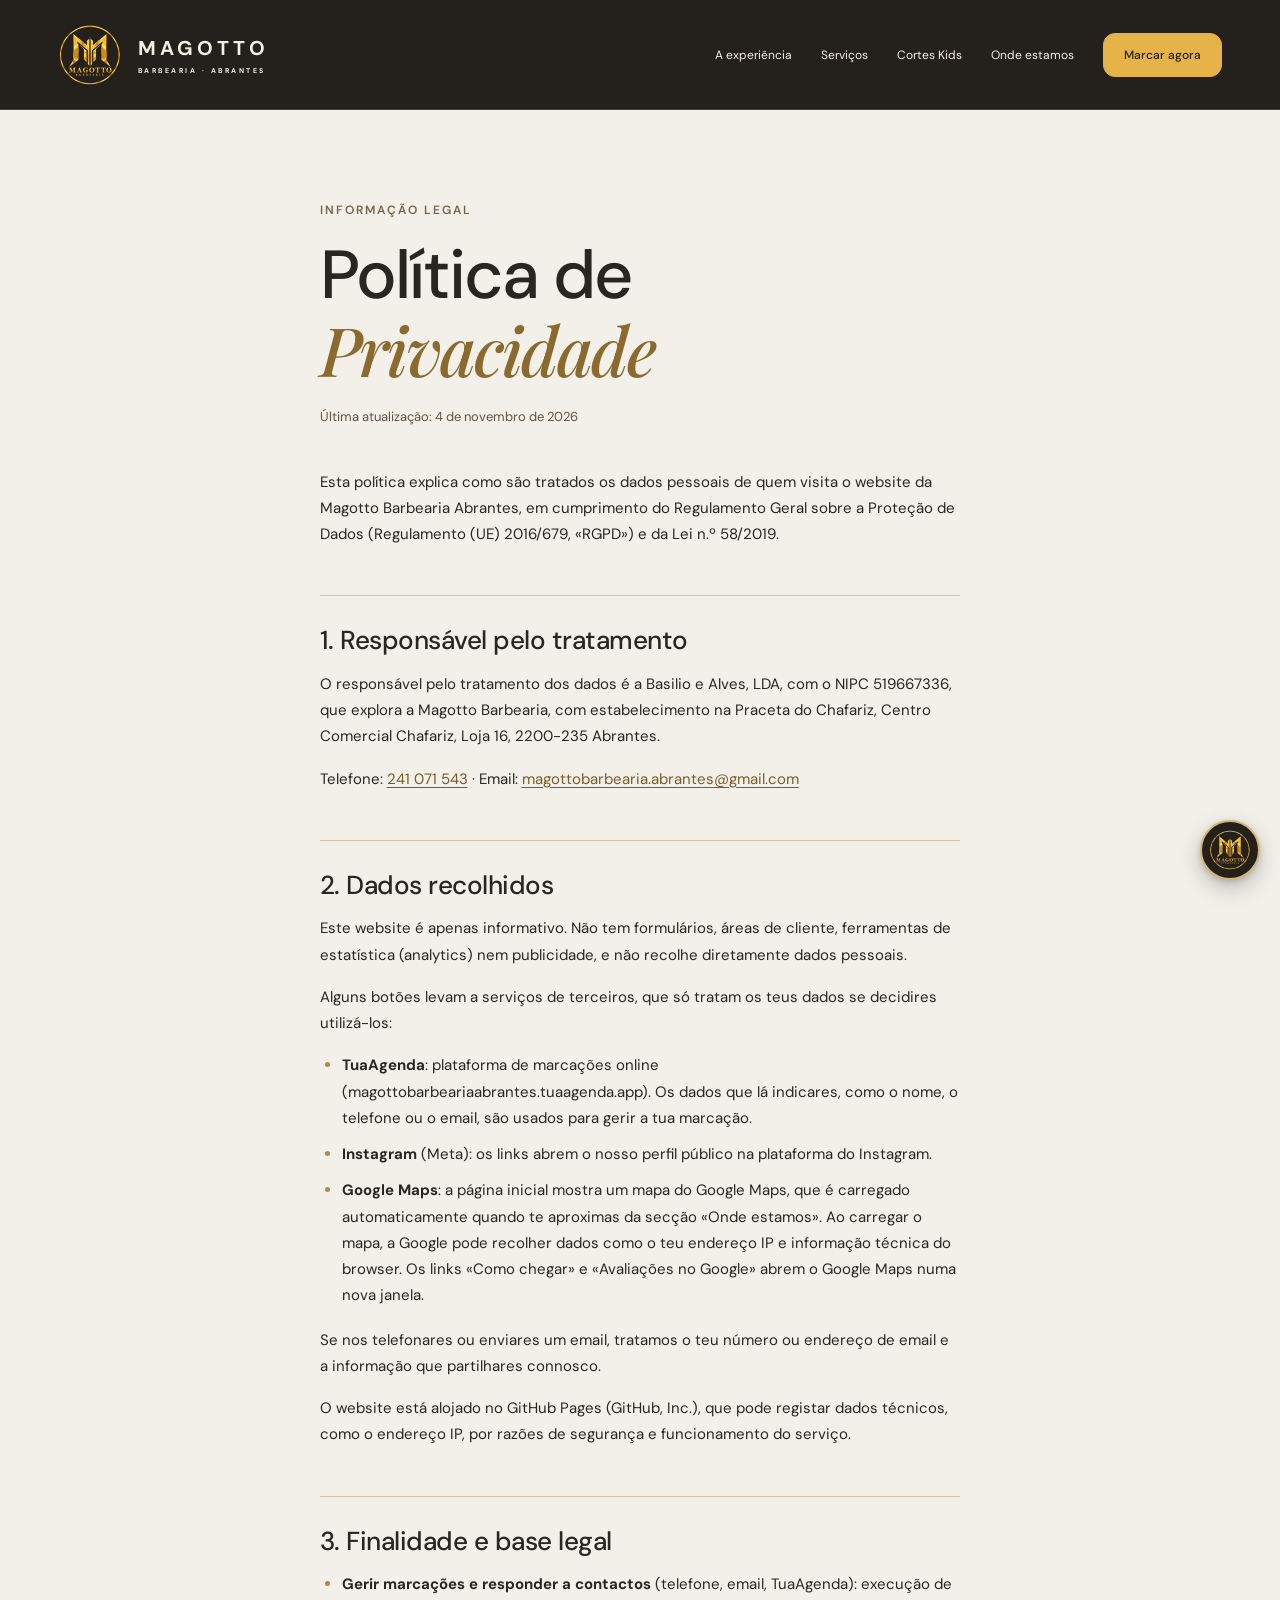
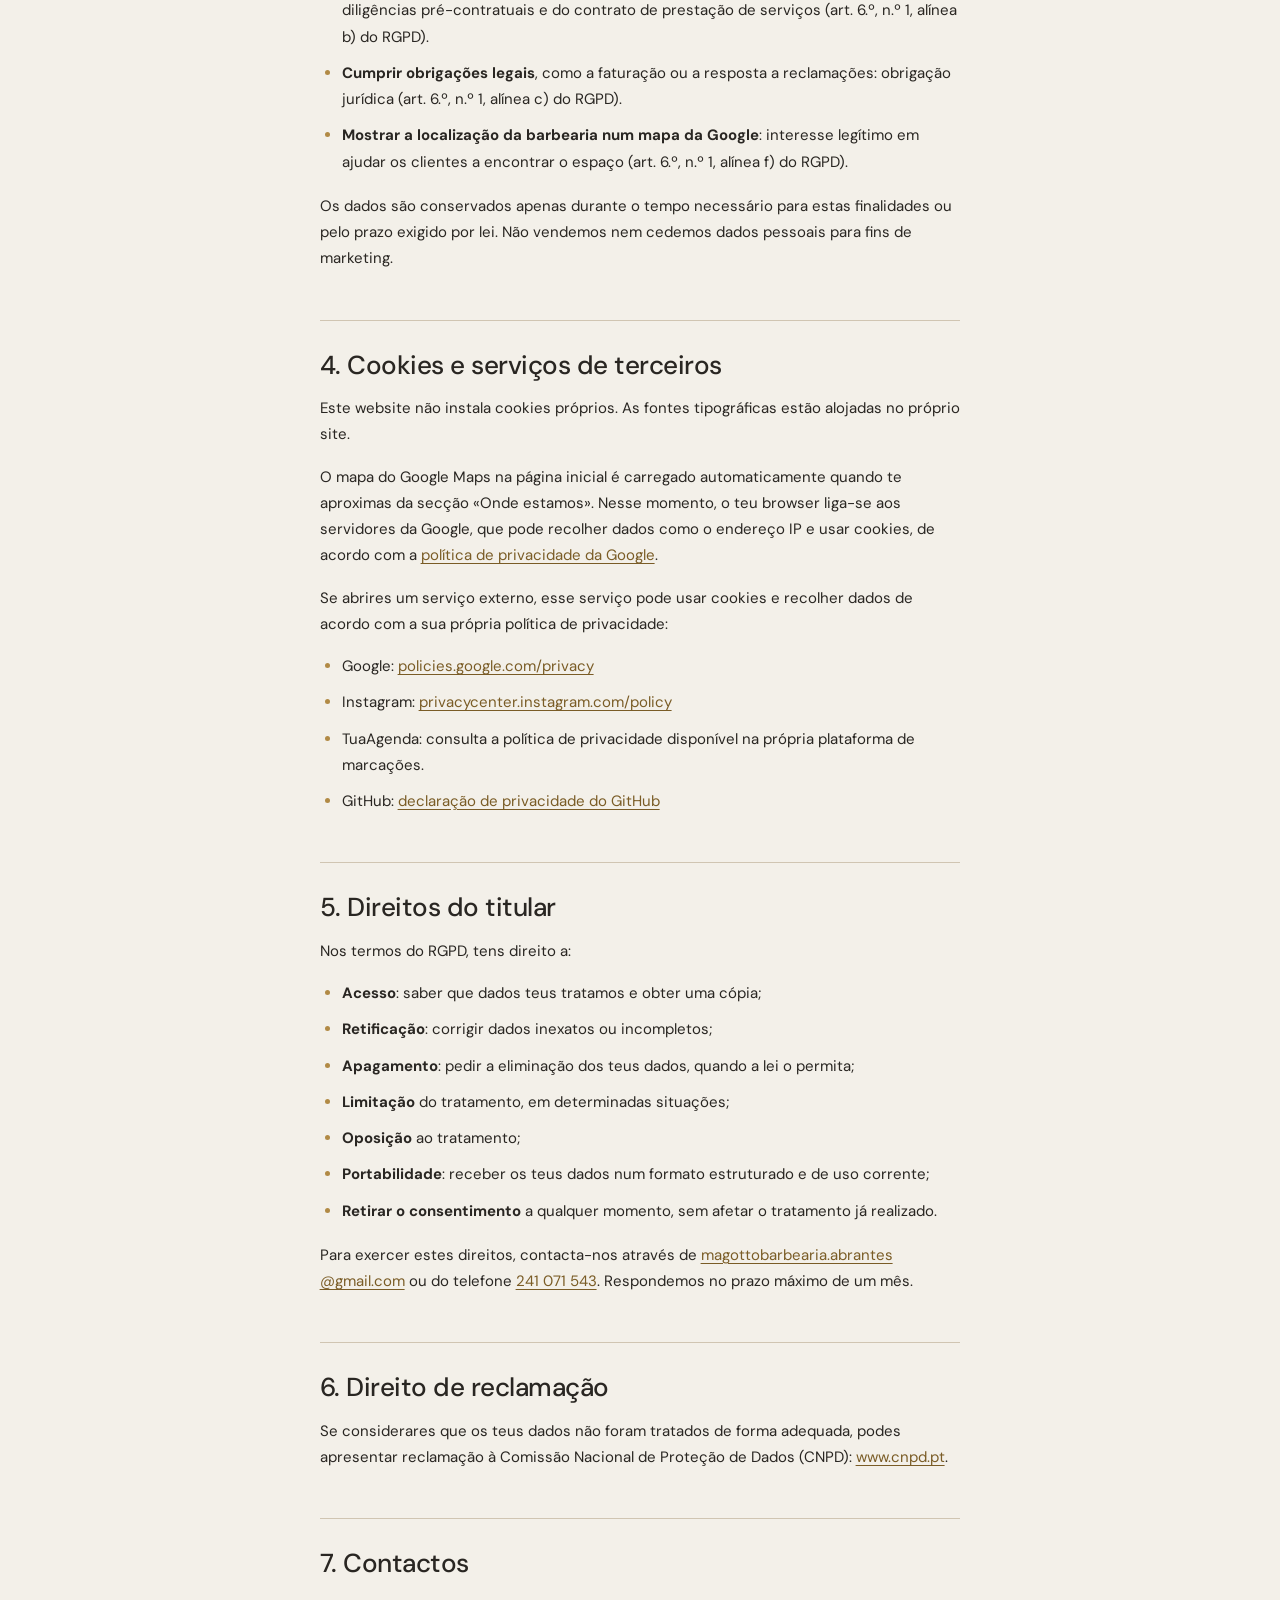
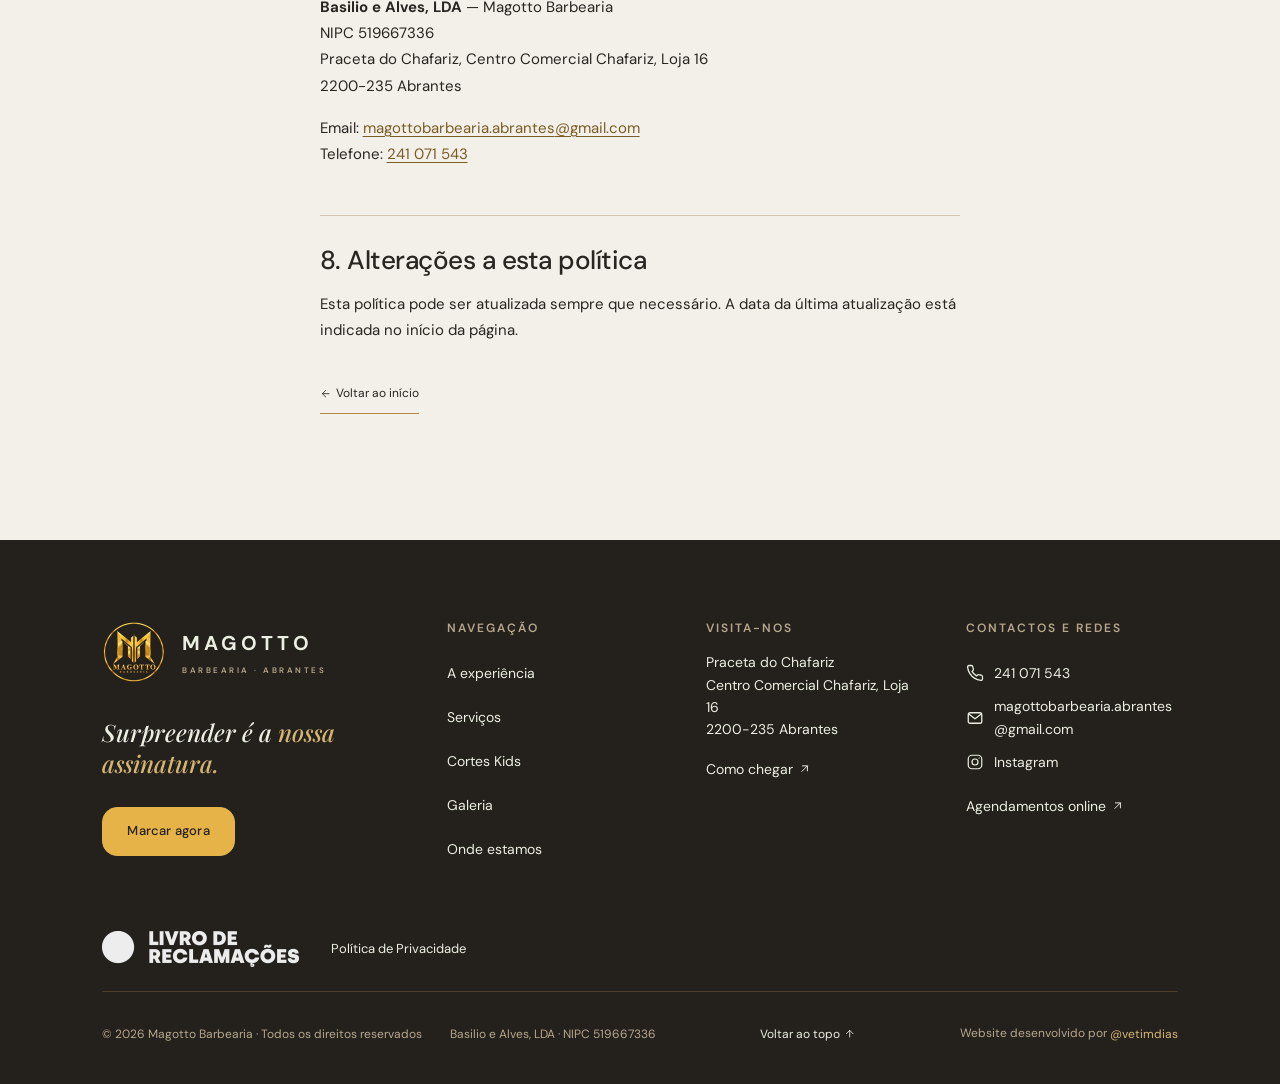
==== commit b06e55c9: "Corrige morada para Loja 16 Co-Authored-By: Claude Opus 5.5 <noreply@anthropic.com>" ====
--- a/privacidade.html
+++ b/privacidade.html
@@ -9,7 +9,7 @@
 <p>Esta política explica como são tratados os dados pessoais de quem visita o website da Magotto Barbearia Abrantes, em cumprimento do Regulamento Geral sobre a Proteção de Dados (Regulamento (UE) 2016/679, «RGPD») e da Lei n.º 58/2019.</p>
 
 <h2>1. Responsável pelo tratamento</h2>
-<p>O responsável pelo tratamento dos dados é a Basilio e Alves, LDA, com o NIPC 519667336, que explora a Magotto Barbearia, com estabelecimento na Praceta do Chafariz, Centro Comercial Chafariz, Loja 17, 2200-235 Abrantes.</p>
+<p>O responsável pelo tratamento dos dados é a Basilio e Alves, LDA, com o NIPC 519667336, que explora a Magotto Barbearia, com estabelecimento na Praceta do Chafariz, Centro Comercial Chafariz, Loja 16, 2200-235 Abrantes.</p>
 <p>Telefone: <a href="tel:+351241071543">241 071 543</a> · Email: <a href="mailto:magottobarbearia.abrantes@gmail.com">magottobarbearia.abrantes<wbr>@gmail.com</a></p>
 
 <h2>2. Dados recolhidos</h2>
@@ -60,7 +60,7 @@
 
 <h2>7. Contactos</h2>
 <address>
-<p><strong>Basilio e Alves, LDA</strong> — Magotto Barbearia<br>NIPC 519667336<br>Praceta do Chafariz, Centro Comercial Chafariz, Loja 17<br>2200-235 Abrantes</p>
+<p><strong>Basilio e Alves, LDA</strong> — Magotto Barbearia<br>NIPC 519667336<br>Praceta do Chafariz, Centro Comercial Chafariz, Loja 16<br>2200-235 Abrantes</p>
 <p>Email: <a href="mailto:magottobarbearia.abrantes@gmail.com">magottobarbearia.abrantes<wbr>@gmail.com</a><br>Telefone: <a href="tel:+351241071543">241 071 543</a></p>
 </address>
 
@@ -72,7 +72,7 @@
 <div class="footer-grid">
 <div class="footer-col footer-col-brand"><a class="footer-brand" href="index.html" aria-label="Magotto Barbearia — voltar ao início"><img width="64" height="64" src="assets/magotto-logo-128.webp" srcset="assets/magotto-logo-128.webp 1x, assets/magotto-logo-256.webp 2x" alt="" loading="lazy" decoding="async"><span>MAGOTTO<small>BARBEARIA · ABRANTES</small></span></a><p class="footer-slogan">Surpreender é a <em>nossa assinatura.</em></p><a class="btn footer-cta" href="https://magottobarbeariaabrantes.tuaagenda.app/" target="_blank" rel="noopener"><span class="button-label">Marcar agora</span></a></div>
 <nav class="footer-col" aria-label="Rodapé"><h2 class="footer-title">Navegação</h2><ul class="footer-links"><li><a href="index.html#experiencia">A experiência</a></li><li><a href="index.html#servicos">Serviços</a></li><li><a href="index.html#cortes-kids">Cortes Kids</a></li><li><a href="index.html#galeria">Galeria</a></li><li><a href="index.html#visita">Onde estamos</a></li></ul></nav>
-<div class="footer-col"><h2 class="footer-title">Visita-nos</h2><address><p>Praceta do Chafariz<br>Centro Comercial Chafariz, Loja 17<br>2200-235 Abrantes</p><ul class="footer-links"><li><a href="https://www.google.com/maps/dir/?api=1&amp;destination=39.462138,-8.200504" target="_blank" rel="noopener">Como chegar<svg class="icon" aria-hidden="true"><use href="#i-arrow-up-right"/></svg></a></li></ul></address></div>
+<div class="footer-col"><h2 class="footer-title">Visita-nos</h2><address><p>Praceta do Chafariz<br>Centro Comercial Chafariz, Loja 16<br>2200-235 Abrantes</p><ul class="footer-links"><li><a href="https://www.google.com/maps/dir/?api=1&amp;destination=39.462138,-8.200504" target="_blank" rel="noopener">Como chegar<svg class="icon" aria-hidden="true"><use href="#i-arrow-up-right"/></svg></a></li></ul></address></div>
 <div class="footer-col"><h2 class="footer-title">Contactos e redes</h2><ul class="footer-links"><li><a href="tel:+351241071543"><svg viewBox="0 0 24 24" width="18" height="18" fill="none" stroke="currentColor" stroke-width="1.7" stroke-linecap="round" stroke-linejoin="round" aria-hidden="true"><path d="M22 16.9v3a2 2 0 0 1-2.2 2 19.8 19.8 0 0 1-8.6-3.1 19.5 19.5 0 0 1-6-6A19.8 19.8 0 0 1 2.1 4.2 2 2 0 0 1 4.1 2h3a2 2 0 0 1 2 1.7c.1 1 .4 1.9.7 2.8a2 2 0 0 1-.5 2.1L8 9.9a16 16 0 0 0 6 6l1.3-1.3a2 2 0 0 1 2.1-.4c.9.3 1.8.6 2.8.7a2 2 0 0 1 1.7 2z"/></svg>241 071 543</a></li><li><a href="mailto:magottobarbearia.abrantes@gmail.com" class="footer-mail"><svg viewBox="0 0 24 24" width="18" height="18" fill="none" stroke="currentColor" stroke-width="1.7" stroke-linecap="round" stroke-linejoin="round" aria-hidden="true"><rect x="3" y="5" width="18" height="14" rx="2.5"/><path d="m4 7 8 6 8-6"/></svg><span>magottobarbearia.abrantes<wbr>@gmail.com</span></a></li><li><a href="https://www.instagram.com/magottobarbearia.abrantes/" target="_blank" rel="noopener"><svg viewBox="0 0 24 24" width="18" height="18" fill="none" stroke="currentColor" stroke-width="1.6" aria-hidden="true"><rect x="3" y="3" width="18" height="18" rx="5"/><circle cx="12" cy="12" r="4"/><circle cx="17.5" cy="6.5" r=".8" fill="currentColor" stroke="none"/></svg>Instagram</a></li><li><a href="https://magottobarbeariaabrantes.tuaagenda.app/" target="_blank" rel="noopener">Agendamentos online<svg class="icon" aria-hidden="true"><use href="#i-arrow-up-right"/></svg></a></li></ul></div>
 </div>
 <div class="footer-legal"><a class="lre-link" href="https://www.livroreclamacoes.pt/" target="_blank" rel="noopener"><img width="197" height="36" src="assets/livro-reclamacoes.png" alt="Livro de Reclamações Eletrónico" loading="lazy" decoding="async"></a><a class="legal-text" href="privacidade.html" aria-current="page">Política de Privacidade</a></div><div class="footer-bottom"><p>©&#xFE0E; <span id="footer-year">2026</span> Magotto Barbearia · Todos os direitos reservados</p><p class="footer-legal-id">Basilio e Alves, LDA · NIPC 519667336</p><a class="footer-top-link" href="#">Voltar ao topo<svg class="icon" aria-hidden="true"><use href="#i-arrow-up"/></svg></a><p class="footer-credit">Website desenvolvido por <a href="https://www.instagram.com/vetimdias/" target="_blank" rel="noopener">@vetimdias</a></p></div>
